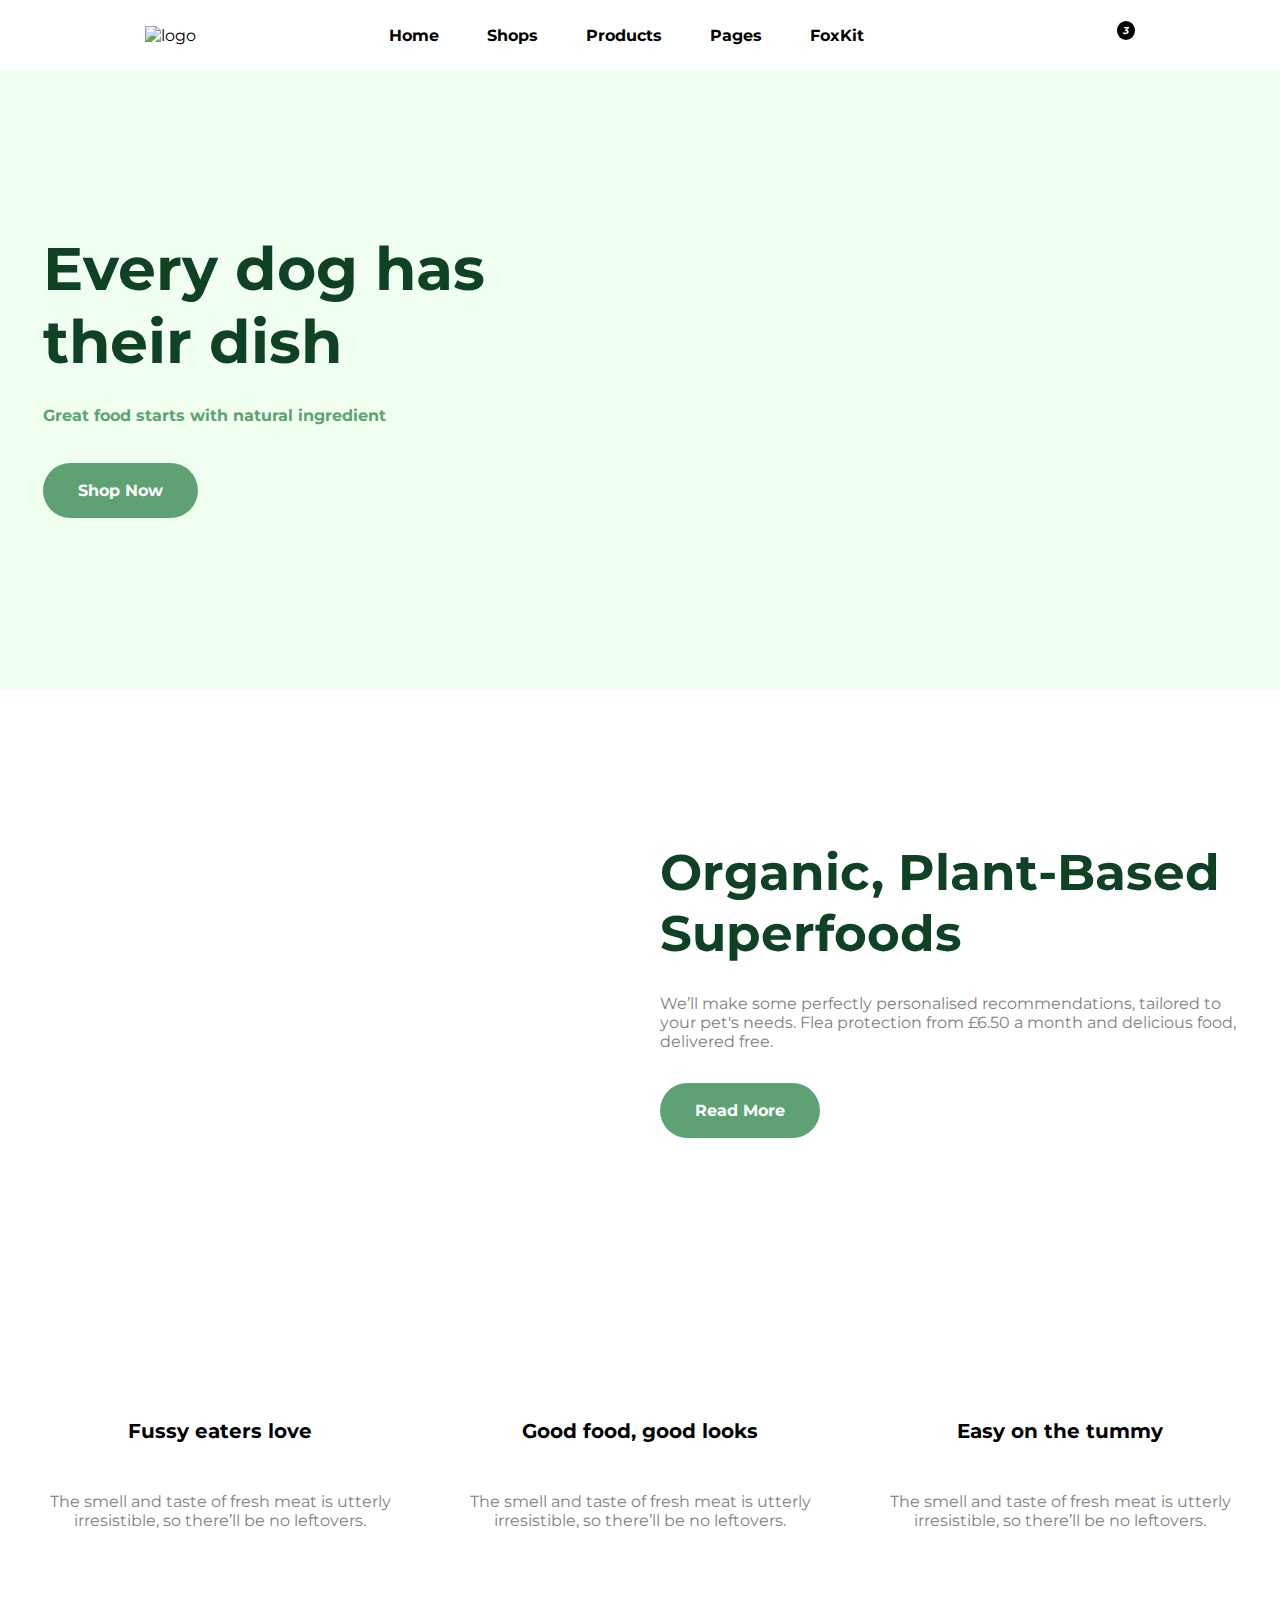
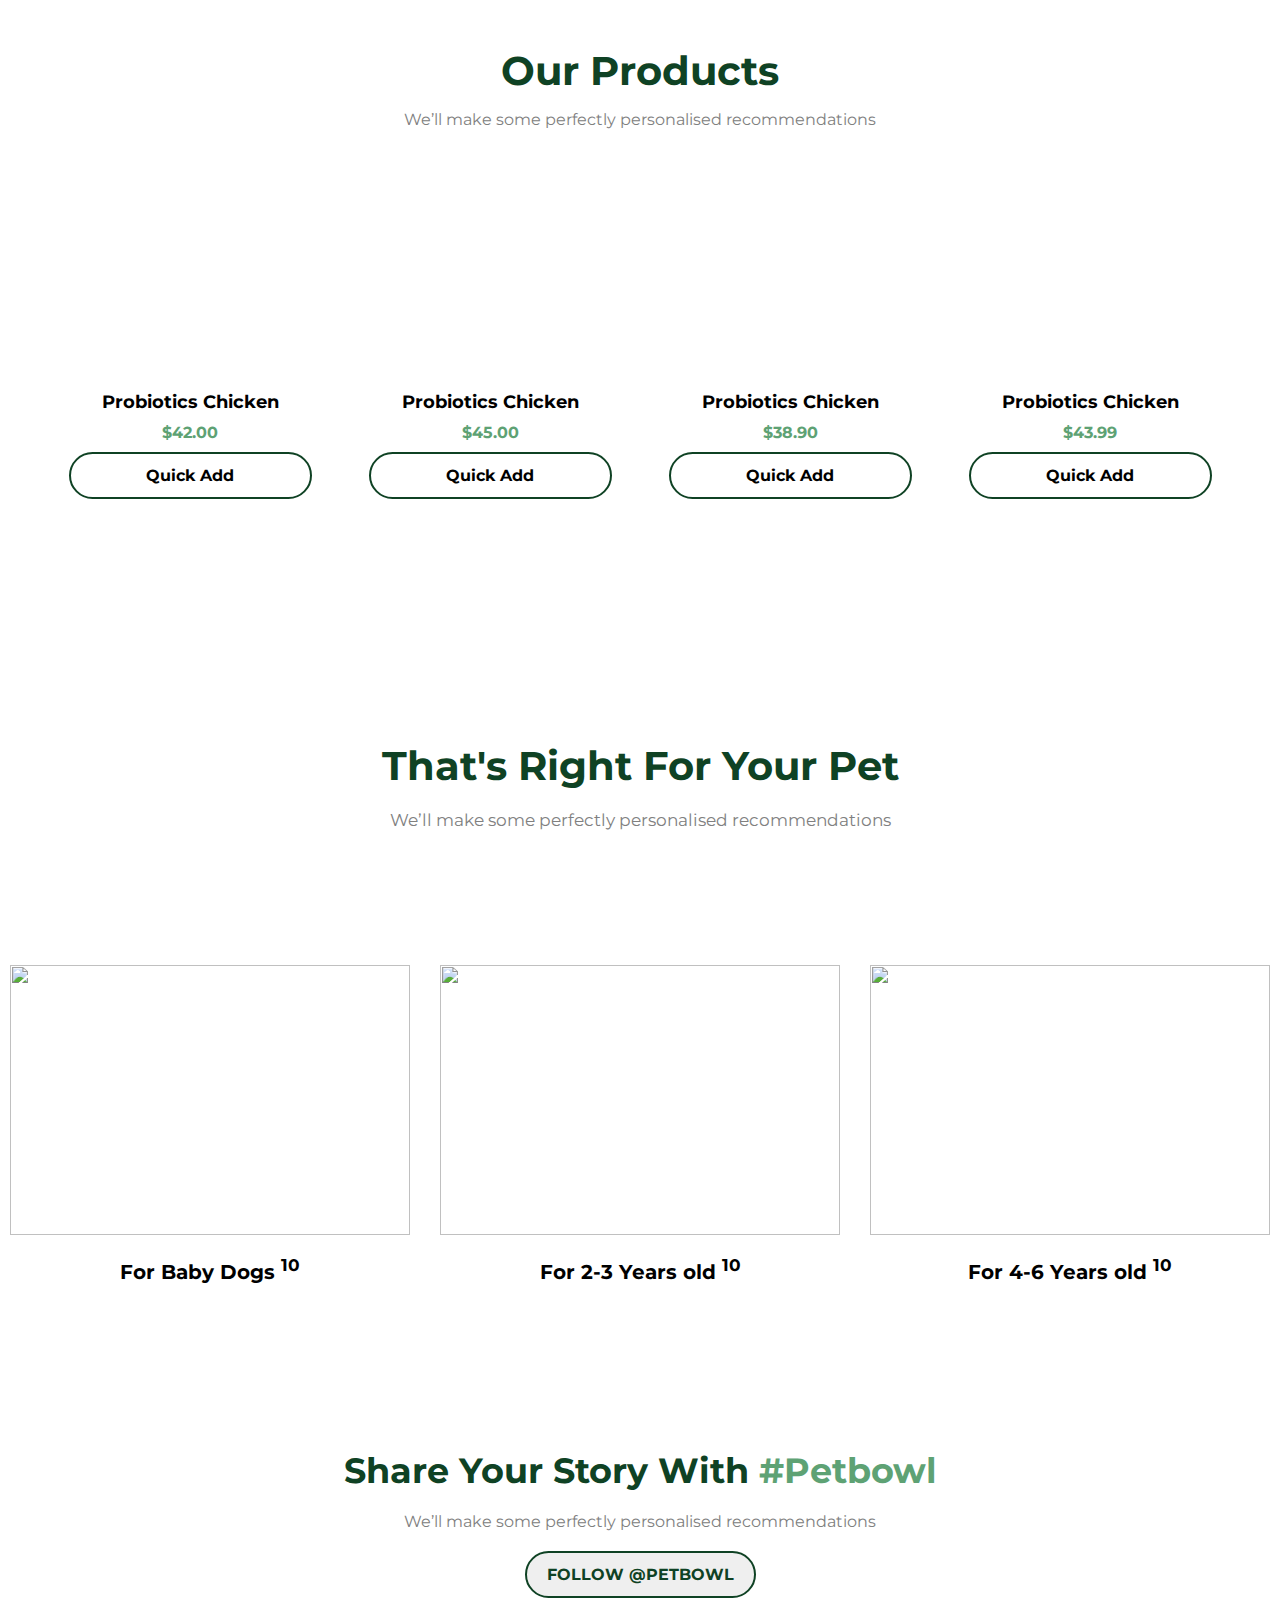
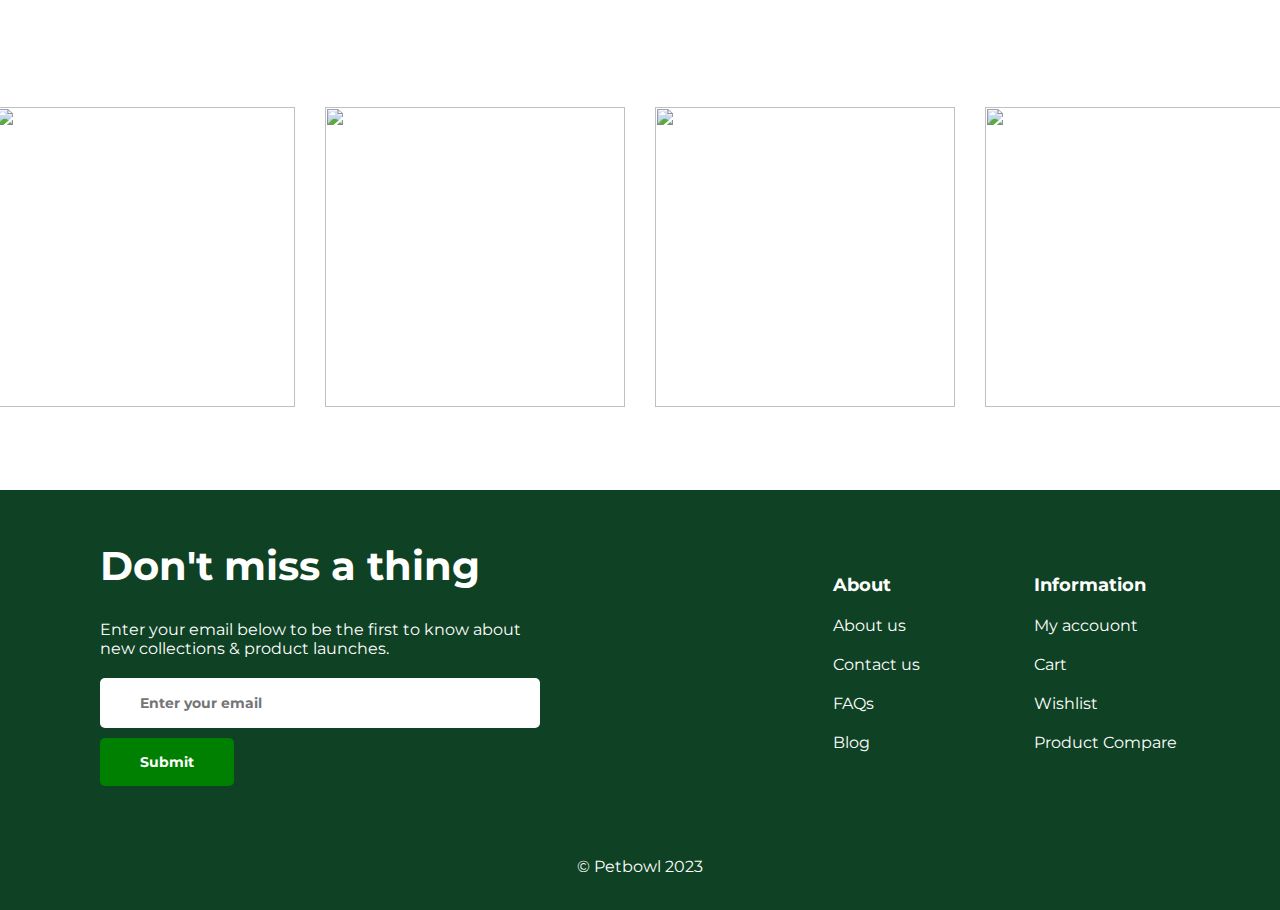
==== index.html @ 9460cbb8 "Modified ~ SURAJ KUMAR" ====
<!DOCTYPE html>
<html lang="en">

<head>
    <meta charset="UTF-8">
    <meta name="viewport" content="width=device-width, initial-scale=1.0">
    <link rel="stylesheet" href="https://cdnjs.cloudflare.com/ajax/libs/font-awesome/6.5.1/css/all.min.css"
        integrity="sha512-DTOQO9RWCH3ppGqcWaEA1BIZOC6xxalwEsw9c2QQeAIftl+Vegovlnee1c9QX4TctnWMn13TZye+giMm8e2LwA=="
        crossorigin="anonymous" referrerpolicy="no-referrer" />
    <link rel="stylesheet" href="style.css">
    <link rel="stylesheet" href="product.css">
    <link rel="icon" href="./Photos/logo1.png">
    <title>Petbowl</title>
</head>

<body>
    <a href="./index.html"><img id="logo" src="https://next.minimog.co/cdn/shop/files/logo_a8e03e72-f73a-4025-90e1-8a9aca786749.png?v=1630656108&width=500" alt="" width="
        180px"></a>
    <input type="checkbox" id="chck">
    <label for="chck">
        <i id="bars" class="fa-solid fa-bars"></i>
    </label>
    <div class="navbar">
        <ul id="start">
            <li><img src="https://next.minimog.co/cdn/shop/files/logo_a8e03e72-f73a-4025-90e1-8a9aca786749.png?v=1630656108&width=500"
                    alt="logo" width="150px"></li>
        </ul>
        <ul id="mid">
            <li><a href="./index.html">Home</a></li>
            <li><a href="./Products/product.html">Shops</a></li>
            <li><a href="./Products/product.html">Products</a></li>
            <li><a href="./Products/product.html">Pages</a></li>
            <li><a href="./Products/product.html">FoxKit</a></li>
        </ul>
        <ul id="last">
            <li><a href="#"><i class="fa-solid fa-magnifying-glass"></i></a></li>
            <li><a href="./logIn/logIn.html"><i class="fa-regular fa-user"></i></a></li>
            <li><a href="#"><i class="fa-regular fa-heart"></i></a></li>
            <li id="carts"><a href="#"><i class="fa-solid fa-cart-plus"><sup>3</sup></i></a></li>
        </ul>
    </div>
    <div class="hero">
        <div id="box1">
            <div id="para1">
                <p>Every dog has <br> their dish</p>
            </div>
            <div id="para2">
                <p>Great food starts with natural ingredient</p>
            </div>
            <div id="btn">
                <a href="./Products/product.html"><button type="button">
                    Shop Now
                </button></a>
            </div>
        </div>
        <div id="box2">

        </div>
    </div>
    <section id="section">
        <div id="box1">
            <div id="img-box">

            </div>
            <div id="text-box">
                <div id="para1">
                    <p>Organic, Plant-Based <br>
                        Superfoods</p>
                </div>
                <div id="para2">
                    <p>
                        We’ll make some perfectly personalised recommendations,
                        tailored to your pet's needs. Flea protection from £6.50 a
                        month and delicious food, delivered free.
                    </p>
                </div>
                <div id="btn">
                    <button type="button">Read More</button>
                </div>
            </div>
        </div>

        <div id="box2">
            <div id="box2-box1">
                <div id="img">
                    <img src="https://next.minimog.co/cdn/shop/files/5_4b7d074e-8309-4b9c-8ce7-99eca883d3a6.jpg?v=1630658853"
                        alt="" width="130px">
                </div>
                <div id="para1">
                    <p>
                        Fussy eaters love
                    </p>
                </div>
                <div id="para2">
                    <p>
                        The smell and taste of fresh meat is utterly
                        irresistible, so there’ll be no leftovers.
                    </p>
                </div>

            </div>
            <div id="box2-box1">
                <div id="img">
                    <img src="https://next.minimog.co/cdn/shop/files/6_e4dddc21-e92f-4711-85bf-c74a9985cecf.jpg?v=1630658899"
                        alt="" width="130px">
                </div>
                <div id="para1">
                    <p>
                        Good food, good looks
                    </p>
                </div>
                <div id="para2">
                    <p>
                        The smell and taste of fresh meat is utterly
                        irresistible, so there’ll be no leftovers.
                    </p>
                </div>
            </div>
            <div id="box2-box1">
                <div id="img">
                    <img src="https://next.minimog.co/cdn/shop/files/7_f009136a-e057-43ba-ac78-16fe41e607cb.jpg?v=1630658972"
                        alt="" width="130px">
                </div>
                <div id="para1">
                    <p>
                        Easy on the tummy
                    </p>
                </div>
                <div id="para2">
                    <p>
                        The smell and taste of fresh meat is utterly
                        irresistible, so there’ll be no leftovers.
                    </p>
                </div>
            </div>
        </div>
    </section>

    <div id="products">
        <div id="box1">
            <div id="para1">
                <p>Our Products</p>
            </div>
            <div id="para2">
                <p>We’ll make some perfectly personalised recommendations</p>
            </div>
        </div>
        <div id="box2">
            <div id="box2-box1">
                <div id="img">
                    <img src="https://next.minimog.co/cdn/shop/products/10_bdddbaf1-3ea0-4d46-b9d0-4c819e27d297.png?v=1630558077&width=360"
                        alt="" width="250px">
                </div>
                <div id="para1">Probiotics Chicken</div>
                <div id="para2">$42.00</div>
                <button type="button">Quick Add</button>

            </div>
            <div id="box2-box1">
                <div id="img">
                    <img src="https://next.minimog.co/cdn/shop/products/09.png?v=1630558051&width=360" alt=""
                        width="250px">
                </div>
                <div id="para1">Probiotics Chicken</div>
                <div id="para2">$45.00</div>
                <button type="button">Quick Add</button>
            </div>
            <div id="box2-box1">
                <div id="img">
                    <img src="https://next.minimog.co/cdn/shop/products/08.png?v=1630558013&width=360" alt=""
                        width="250px">
                </div>
                <div id="para1">Probiotics Chicken</div>
                <div id="para2">$38.90</div>
                <button type="button">Quick Add</button>
            </div>
            <div id="box2-box1">
                <div id="img">
                    <img src="https://next.minimog.co/cdn/shop/products/07.png?v=1630557985&width=360" alt=""
                        width="250px">
                </div>
                <div id="para1">Probiotics Chicken</div>
                <div id="para2">$43.99</div>
                <button type="button">Quick Add</button>
            </div>
        </div>
    </div>

    <div class="right-way">
        <div id="box1">
            <div id="para1">That's Right For Your Pet</div>
            <div id="para2">We’ll make some perfectly personalised recommendations
            </div>
        </div>
        <div id="box2">
            <div id="box2-box1">
                <div id="img">
                    <img src="https://next.minimog.co/cdn/shop/files/8_32d86faa-052a-4408-b3e8-9f4580f70deb.jpg?v=1630660173&width=533"
                        alt="">
                </div>
                <div id="text">
                    <p>For Baby Dogs <sup>10</sup></p>
                </div>
            </div>
            <div id="box2-box1">
                <div id="img">
                    <img src="https://next.minimog.co/cdn/shop/files/pet-icon-box-1-min.jpg?v=1682497864&width=533"
                        alt="">
                </div>
                <div id="text">
                    <p>For 2-3 Years old <sup>10</sup></p>
                </div>
            </div>
            <div id="box2-box1">
                <div id="img">
                    <img src="https://next.minimog.co/cdn/shop/files/pet-icon-box-2-min.jpg?v=1682497864&width=533"
                        alt="">
                </div>
                <div id="text">
                    <p>For 4-6 Years old <sup>10</sup></p>
                </div>
            </div>
        </div>
    </div>

    <!-- ==============Share your story====================== -->

    <div class="story">
        <div id="box1">
            <div id="para1">
                <p>Share Your Story With <span> #Petbowl</span></p>
            </div>
            <div id="para2">
                <p>We’ll make some perfectly personalised recommendations</p>
            </div>
            <button type="button">FOLLOW @PETBOWL</button>
        </div>
        <div id="box2">
            <div id="box2-box1">
                <img src="https://media.istockphoto.com/id/1324226429/photo/little-cute-maltipoo-puppy.jpg?s=612x612&w=0&k=20&c=0FqYHotaLf3mnYTuaclq-KwGjxohDitVIxlLO7fihhk="
                    alt="">
            </div>
            <div id="box2-box1">
                <img src="https://www.fetchingfields.com/cdn/shop/files/David_Gibson_700x.png?v=1613738669" alt="">
            </div>
            <div id="box2-box1">
                <img src="https://t4.ftcdn.net/jpg/02/16/50/81/240_F_216508158_A3dC2S6OENJXCPYBT76XQgkZHSmg9b5A.jpg"
                    alt="">
            </div>
            <div id="box2-box1">
                <img src="https://encrypted-tbn2.gstatic.com/images?q=tbn:ANd9GcTlJj8iJBwfZQdqs5Ky-At1cziO0XBkwH4d-Ot0Qu4FLWXS4kvL"
                    alt="">
            </div>
        </div>
    </div>

    <!-- =============footer==================== -->

    <footer id="footer">
        <div id="box1">
            <div id="box1-box1">
                <div id="para1">
                    <p>Don't miss a thing</p>
                </div>
                <div id="para2">
                    <p>Enter your email below to be the first to know about <br> new collections & product launches.</p>
                </div>
                <input type="email" placeholder="Enter your email">
                <button type="submit"> Submit </button>
            </div>
            <div id="box1-box2">
             <ul>
                <li id="main">About</li>
                <li>About us</li>
                <li>Contact us</li>
                <li>FAQs</li>
                <li>Blog</li>
             </ul>
             <ul>
                <li id="main">Information</li>
                <li>My accouont</li>
                <li>Cart</li>
                <li>Wishlist</li>
                <li>Product Compare</li>
             </ul>
            </div>
        </div>
        <div id="box2">
          <div id="first">
            <a href="#"><i class="fa-brands fa-pinterest-p"></i></a>
            <a href="#"><i class="fa-brands fa-facebook-f"></i></a>
            <a href="#"><i class="fa-brands fa-instagram"></i></a>
            <a href="#"><i class="fa-brands fa-x-twitter"></i></a>
          </div>
          <div id="second">
             <p>© Petbowl 2023
            </p>
          </div>
          <div id="third">
            <img src="https://thepupjet.com/cdn/shop/files/Payment_Icons_d99fe527-2911-43ad-8677-d30282bd1362_360x.png?v=1650348952" alt="" width="400px">
          </div>
        </div>
    </footer>
</body>

</html>
---- style.css ----
@import url('https://fonts.googleapis.com/css2?family=Montserrat:ital,wght@0,100..900;1,100..900&family=Roboto+Slab:wght@500&display=swap');

* {
    margin: 0;
    padding: 0;
    box-sizing: border-box;
    font-family: "Montserrat", sans-serif;
}

body {
    background-color: white;
}

html {
    overflow-x: hidden;
}

/* ============navbar style start================= */
.navbar {
    z-index: 10;
    height: 70px;
    background-color: white;
    display: grid;
    row-gap: 20px;
    position: sticky;
    top: 0px;
    grid-template-columns: auto auto auto;
}

.navbar ul li {
    list-style-type: none;
}

.navbar #start {
    display: flex;
    align-items: center;
    justify-content: center;
}

.navbar #mid {
    display: flex;
    align-items: center;
    justify-content: space-evenly;
}

.navbar #mid a {
    text-decoration: none;
    font-weight: bold;
    color: black;
}

.navbar #last {
    display: flex;
    align-items: center;
    justify-content: center;
    gap: 20px;
    font-size: 20px;
}

.navbar #last a {
    text-decoration: none;
    color: black;
}
.navbar #last #carts sup{
    padding: 3px 6px;
    font-weight: bold;
    font-size: 10px;
    border: none;
    border-radius: 50%;
    background-color: black;
    color: white;
 }

/* ===================navbar========================= */

#logo{
    display: none;
}
#chck, #bars{
    display: none;
}
@media(max-width: 1025px)
{
    .navbar{
        overflow-x: hidden;
    }
}

@media(max-width: 769px){
.navbar{
    display: none;
    overflow-x: hidden;
}
#chck{
    display: none;
}

#logo{
    display: block;
    position: absolute;
    z-index: 11;
    margin-left: 570px;
    padding: 20px;
    font-size: 30px;
    cursor: pointer;
    background-color: transparent;
}

    #bars{
        display: block;
        position: relative;
        z-index: 10;
        text-align: start;
        padding: 20px;
        font-size: 30px;
        cursor: pointer;
        background-color: white;
    }
    #chck:checked~ .navbar{
        height: 400px;
        display: flex;
        flex-direction: column;
        position: relative;
        align-items: center;
        justify-content: center;
        gap: 40px;
    }
    #chck:checked~ .navbar #start{
        display: none;
    }
    #chck:checked~ .navbar #mid{
        display: block;
    }
    #chck:checked~ .navbar #mid a{
        display: block;
        padding: 10px;
    }
    #chck:checked~ .navbar #last{
        display: flex;
    }
    #chck:checked~ .navbar #last a{
        text-decoration: none;
        font-size: 22px;
        display: flex;
        padding: 10px;
    }

}

@media(max-width: 426px)
{
    #logo{
        margin-left: 240px;
    }
}

@media(max-width: 376px)
{
    .navbar{
        overflow-x: hidden;
    }
    #logo{
        z-index: 11;
        margin-left: 180px;
    }
}
@media(max-width: 325px){
.navbar{
    overflow-x: hidden;
}
#logo{
    z-index: 11;
    margin-left: 140px;
}
}
/* ============================navbar style end================= */

/* ===============hero section style start======================= */


.hero {
    background-color: honeydew;
    height: 620px;
    /* border: 1px solid; */
    display: grid;
    align-items: center;
    justify-content: space-evenly;
    grid-template-columns: auto auto;
}

.hero #box1 {
    height: 500px;
    width: 650px;
    display: flex;
    flex-direction: column;
    align-items: center;
    justify-content: center;
    /* border: 1px solid; */
}

.hero #box1 #para1 {
    height: 150px;
    width: 90%;
    display: flex;
    flex-direction: column;
    align-items: start;
    justify-content: center;
    /* border: 1px solid; */
    font-size: 60px;
    font-weight: bold;
    color: #0F4224;
}

.hero #box1 #para2 {
    height: 70px;
    width: 90%;
    display: flex;
    flex-direction: column;
    align-items: start;
    justify-content: center;
    /* border: 1px solid; */
    font-size: 16px;
    font-weight: bold;
    color: #5EA274;
}

.hero #box1 #btn {
    height: 80px;
    width: 90%;
    display: flex;
    flex-direction: column;
    align-items: start;
    justify-content: center;
    /* border: 1px solid; */
}

.hero #box1 #btn button {
    padding: 18px 35px;
    font-weight: bold;
    font-size: 16px;
    color: white;
    background-color: #5EA274;
    border-radius: 40px;
    border: none;
    outline: none;
    transition: .5s;
}

.hero #box1 #btn button:hover {
    cursor: pointer;
    transition: .3s;
    box-shadow: 5px 5px 10px grey;
}

.hero #box2 {
    height: 500px;
    width: 600px;
    /* border: 1px solid; */
    object-fit: contain;
    filter: drop-shadow(0px 0px 10px grey);
    animation: image infinite 40s step-end;
}

@keyframes image {
    0%{
        background-image: url('./Photos/Dog1.png');
        background-position: center;
        background-size: contain;
        background-repeat: no-repeat;
        transition: 1s;
    }
    20% {
        background-image: url('./Photos/Dog6.webp');
        background-position: center;
        background-size: contain;
        background-repeat: no-repeat;
        transition: 1s;
    }

    40% {
        background-image: url('./Photos/Dog2.png');
        background-position: center;
        background-size: contain;
        background-repeat: no-repeat;
        transition: 1s;
    }

    60% {
        background-image: url('./Photos/Dog3.png');
        background-position: center;
        background-size: contain;
        background-repeat: no-repeat;
        transition: 1s;
    }

    80% {
        background-image: url('./Photos/Dog4.webp');
        background-position: center;
        background-size: contain;
        background-repeat: no-repeat;
        transition: 1s;
    }

    90% {
        background-image: url('./Photos/Dog2.png');
        background-position: center;
        background-size: contain;
        background-repeat: no-repeat;
        transition: 1s;
    }
}


/* =============media tag===================== */
@media(max-width: 1025px)
{
    .hero{
        overflow-x: hidden;
        display: flex;
    }
    .hero #box1 #para1 {
        height: 150px;
        width: 90%;
        display: block;
        font-size: 50px;
    }
    
    .hero #box1 #para2 {
        font-size: 16px;
    }
}

@media (max-width: 769px)
{
    .hero{
        height: 600px;
        overflow-x: hidden;
        display: flex;
    } 
    .hero #box1 #para1 {
        height: 150px;
        width: 90%;
        display: block;
        font-size: 40px;
    }
    
    .hero #box1 #para2 {
        font-size: 14px;
    }
}

@media (max-width: 430px)
{
    .navbar{
        overflow-x: hidden;
    }
    .hero{
        height: 900px;
        overflow-x: hidden;
        display: block;
    }
    .hero #box1 #para1 {
        height: 150px;
        width: 90%;
        display: block;
        font-size: 50px;
    }
    
    .hero #box1 #para2 {
        font-size: 16px;
    }

    .hero #box2 {
        height: 300px;
        width: 400px;
    }
}

@media (max-width: 376px)
{
    .navbar{
        overflow-x: hidden;
    }
    .hero{
        height: 900px;
        overflow-x: hidden;
        display: block;
    }
    .hero #box1 #para1 {
        height: 150px;
        width: 90%;
        display: block;
        font-size: 40px;
    }
    
    .hero #box1 #para2 {
        font-size: 14px;
    }
    .hero #box1 #btn button {
        padding: 12px 25px;
        font-size: 12px;
    }

    .hero #box2 {
        height: 300px;
        width: 400px;
        /* border: 1px solid; */
        object-fit: contain;
        filter: drop-shadow(0px 0px 10px grey);
        animation: image infinite 40s step-end;
    }
}


@media (max-width: 325px)
{
    .hero #box1 #para1 {
        height: 150px;
        width: 90%;
        display: block;
        font-size: 30px;
    }
    
    .hero #box1 #para2 {
        font-size: 12px;
    }
}


/* ===================section============================ */
section #section{
    height: 700px;
    width: 100%;
    overflow-x: hidden;
    border: 1px solid;
}

#section #box1{
    height: 600px;
    width: 100%;
    display: grid;
    grid-template-columns: auto auto;
    align-items: center;
    justify-content: center;
    column-gap: 40px;
    /* border: 1px solid; */
}
#section #box1 #img-box{
    margin: 0;
    height: 400px;
    width: 600px;
    background-image: url('https://next.minimog.co/cdn/shop/files/4_f74d0f00-c053-4370-aeb8-e316a3685462.jpg?v=1630658251&width=720');
    background-position: center;
    background-size: cover;
    background-repeat: no-repeat;
    /* border: 1px solid; */
}

#section #box1 #text-box{
    margin: 0px;
    height: 400px;
    width: 600px;
    display: flex;
    flex-direction: column;
    align-items: start;
    justify-content: center;
    /* border: 1px solid; */
}
#section #box1 #text-box #para1{
    height: 120px;
    /* border: 1px solid; */
    font-size: 50px;
    font-weight: bold;
    color: #0F4224;
    display: flex;
    align-items: center;
    justify-content: start;
}
#section #box1 #text-box #para2{
    height: 120px;
    /* border: 1px solid; */
    font-size: 16px;
    color: grey;
    display: flex;
    align-items: center;
    justify-content: start;
}
#section #box1 #text-box #btn button{
    padding: 18px 35px;
    font-size: 16px;
    font-weight: bold;
    background-color: #5EA274;
    color: white;
    border-radius: 40px;
    border: none;
    outline: none;
    transition: .5s;
}
#section #box1 #text-box #btn button:hover{
    box-shadow: 5px 5px 10px grey;
    cursor: pointer;
    transition: .4s;
}
#section #box2{
    height: 300px;
    width: 100%;
    display: grid;
    grid-template-columns: auto auto auto;
    align-items: center;
    justify-content: center;
    gap: 20px;
    /* border: 1px solid; */
}

#section #box2 #box2-box1{
    height: 280px;
    width: 400px;
    display: flex;
    flex-direction: column;
    align-items: center;
    justify-content: space-evenly;
    text-align: center;
    /* border: 1px solid; */
}
#section #box2 #box2-box1 img{
    transition: .5s;
}
#section #box2 #box2-box1 img:hover{
    scale: .9;
    transition: .4s;
}
#section #box2 #box2-box1 #para1{
    font-weight: bold;
    font-size: 20px;
}
#section #box2 #box2-box1 #para2{
    font-size: 16px;
    color: grey;
}

/* ======================media tag================== */
@media (max-width: 1025px)
{
   section{
    height: 1700px;
    overflow-x: hidden;
   }
   #section #box1{
    margin-top: 20px;
    grid-template-columns: auto;
    height: 900px;
}
#section #box2{
    margin-top: 40px;
    grid-template-columns: auto auto;
}
#section #box1 #img-box{
    margin: 0;
    height: 400px;
    width: 600px;
    background-image: url('https://next.minimog.co/cdn/shop/files/4_f74d0f00-c053-4370-aeb8-e316a3685462.jpg?v=1630658251&width=720');
    background-position: center;
    background-size: cover;
    background-repeat: no-repeat;
    /* border: 1px solid; */
}

#section #box1 #text-box #para1{
    font-size: 50px;
}
#section #box1 #text-box #para2{
    font-size: 18px;
}
}

@media (max-width: 769px)
{
    section{
        height: 1700px;
        overflow-x: hidden;
        display: block;
    } 
    #section #box1 #text-box #para1{
        font-size: 40px;
    }
    #section #box1{
        margin-top: 20px;
        grid-template-columns: auto;
    }
    #section #box2{
        margin-top: 40px;
        height: 40px;
        height: 700px;
        grid-template-columns: auto;
    }
    #section #box2 #box2-box1{
        height: 200px;
        width: 250px;
    }
    #section #box2 #box2-box1 #para1{
        font-weight: bold;
        font-size: 18px;
    }
    #section #box2 #box2-box1 #para2{
        font-size: 14px;
        color: grey;
    }
}

@media (max-width: 430px)
{
    section{
        height: 1650px;
        overflow-x: hidden;
        display: block;
    }
    #section #box1{
        grid-template-columns: auto;
    }
    #section #box1 #img-box{
        margin: 20px auto;
        height: 250px;
        width: 90%;
    }
    #section #box1 #text-box{
        display: block;
        width: 90%;
        margin: 0 auto;
    }
    #section #box1 #text-box #para1{
        font-size: 30px;
    }
    #section #box1 #text-box #para2{
        font-size: 14px;
    }
    #section #box2{
        height: 650px;
        grid-template-columns: auto;
    }
}

@media (max-width: 376px)
{
    #section #box1 #text-box #btn button{
        padding: 12px 25px;
        font-size: 14px;
    }
}

@media (max-width: 326px)
{
    #section #box1 #text-box{
        display: block;
        width: 90%;
        margin: 0 auto;
    }
    #section #box2 #box2-box1{
        height: 280px;
        width: 100%;
    }
    #section #box1 #text-box #para1{
        font-size: 25px;
    }
    #section #box2 #box2-box1 #para2{
        font-size: 12px;
        padding: 5px;
    }
    #section #box1 #text-box #btn button{
        padding: 12px 25px;
        font-size: 14px;
    }
}

/* =============products=============== */


#products{
    height: 700px;
    width: 100%;
    /* border: 1px solid; */
}

#products #box1{
    height: 180px;
    width: 100%;
    display: flex;
    flex-direction: column;
    text-align: center;
    align-items: center;
    justify-content: center;
    /* border: 1px solid; */
}
#products #box1 #para1{
    font-weight: bold;
    font-size: 40px;
    padding: 15px;
    color: #0F4224;
}
#products #box1 #para2{
    font-size: 16px;
    color: grey;
}

#products #box2{
    height: 520px;
    width: 100%;
    display: grid;
    grid-template-columns: auto auto auto auto;
    align-items: center;
    justify-content: center;
    column-gap: 30px;
    /* border: 1px solid; */
}
#products #box2 #box2-box1{
    height: 420px;
    width: 270px;
    display: flex;
    flex-direction: column;
    align-items: center;
    justify-content: center;
    row-gap: 10px;
    /* border: 1px solid; */
}
#products #box2 #box2-box1:hover{
    box-shadow: 0px 8px 15px #dfdcdc;
}
#products #box2 #box2-box1 img{
    transition: .7s;
}
#products #box2 #box2-box1 img:hover{
    scale: 1.06;
    cursor: pointer;
    transition: .5s;
}
#products #box2 #box2-box1 #para1{
    font-weight: bold;
    font-size: 18px;
}
#products #box2 #box2-box1 #para2{
    font-weight: bold;
    font-size: 16px;
    color: #5EA274;
}
#products #box2 #box2-box1 button{
    background-color: transparent;
    padding: 12px;
    width: 90%;
    border: 2px solid #0F4224;
    border-radius: 40px;
    font-weight: bold;
    font-size: 16px;
    cursor: pointer;
}
#products #box2 #box2-box1 button:hover{
    background-color: #5EA274;
    border-color: #5EA274;
    color: white;
}

/* ===============media====================================== */

@media(max-width: 1025px)
{
    #products{
        height: 1150px;
        overflow-x: hidden;
    }
    #products #box2{
        grid-template-columns: auto auto auto;
    }
    #products #box1 #para1{
        font-size: 40px;
    }
    #products #box1 #para2{
        font-size: 20px;
    }
}


@media(max-width: 769px)
{
    #products{
        height: 1100px;
        overflow-x: hidden;
    }
    #products #box1{
        display: block
    }
    #products #box2{
        grid-template-columns: auto auto;
    }
}

@media(max-width: 430px){
#products{
    height: 1900px;
    width: 100%;
    display: block;
    overflow-x: hidden;
    /* border: 1px solid; */
}

#products #box1{
    display: block
}
#products #box1 #para1{
    font-weight: bold;
    font-size: 30px;
}
#products #box1 #para2{
    font-size: 16px;
    color: grey;
}

#products #box2{
    display: grid;
    grid-template-columns: auto;
    column-gap: 0px;
    /* border: 1px solid; */
}
#products #box2 #box2-box1{
    height: 420px;
    width: 270px;
}
}


@media(max-width: 325px)
{
    #products #box1 #para2{
        font-size: 12px;
    }
}

/* ===============rigth for your pet===================== */


.right-way{
    height: 700px;
    width: 100%;
    /* border: 1px solid; */
}

.right-way #box1{
    height: 200px;
    width: 100%;
    display: flex;
    flex-direction: column;
    align-items: center;
    justify-content: center;
    gap: 10px;
    /* border: 1px solid; */
}
.right-way #box1 #para1{
    font-weight: bold;
    font-size: 40px;
    color: #0F4224;
}
.right-way #box1 #para2{
    font-size: 17px;
    padding: 10px;
    color: grey;
}
.right-way #box2{
    height: 500px;
    width: 100%;
    display: grid;
    grid-template-columns: auto auto auto;
    align-items: center;
    justify-content: center;
    column-gap: 30px;
    /* border: 1px solid; */
}

.right-way #box2-box1{
    height: 350px;
    width: 400px;
    display: flex;
    flex-direction: column;
    align-items: center;
    justify-content: space-evenly;
    /* border: 1px solid; */
}
.right-way #box2-box1 #img{
    height: 270px;
    width: 100%;
    overflow: hidden;
    /* border: 1px solid; */
}
.right-way #box2-box1 #img img{
    height: 100%;
    width: 100%;
    object-fit: cover;
    transition: .5s;
}
.right-way #box2-box1 #img img:hover{
    transform: scale(1.07);
    transition: .5s;
}
.right-way #box2-box1 #text{
    height: 80px;
    width: 100%;
    text-align: center;
    font-size: 20px;
    font-weight: bolder;
    padding: 20px;
    transition: .5s;
    /* border: 1px solid; */
}
.right-way #box2-box1 #text:hover{
    color: #0F4224;
    transition: .3s;
    cursor: pointer;
}

/* ================media====================== */
@media(max-width: 1025px)
{
    .right-way{
        height: 1000px;
        width: 100%;
        overflow-x: hidden;
    }
    .right-way #box2{
        grid-template-columns: auto auto;
    }
}

@media(max-width: 769px)
{
    .right-way{
        height: 1300px;
        width: 100%;
        overflow-x: hidden;
        /* border: 1px solid; */
    }
    .right-way #box2{
        grid-template-columns: auto;
    }
    .right-way #box2-box1 #img{
        height: 270px;
        width: 100%;
        align-items: center;
        overflow: hidden;
    }
    .right-way #box2-box1 #img img{
        height: 100%;
        width: 100%;
    }
}

@media(max-width: 430px)
{
    .right-way{
        height: 1350px;
        width: 100%;
        overflow-x: hidden;
        /* border: 1px solid; */
    }
    
    .right-way #box1{
        height: 200px;
        width: 100%;
        display: block
    }
    .right-way #box1 #para1{
        text-align: center;
        font-size: 25px;
        padding: 5px;
    }
    .right-way #box1 #para2{
        text-align: center;
        font-size: 16px;
    }
    .right-way #box2{
        grid-template-columns: auto;
    }
    
    .right-way #box2-box1{
        height: 350px;
        width: 350px;
        display: block;
    }
}

@media(max-width: 376px)
{
    .right-way #box2-box1{
        height: 350px;
        width: 300px;
        display: block;
    }
}

@media(max-width: 326px)
{
    .right-way #box2-box1{
        height: 350px;
        width: 280px;
        display: block;
    }
}

/* ==================story style==================== */

.story{
    height: 700px;
    width: 100%;
    display: flex;
    flex-direction: column;
    align-items: center;
    justify-content: space-evenly;
    /* border: 1px solid; */
}
.story #box1{
    height: 200px;
    width: 100%;
    display: flex;
    flex-direction: column;
    align-items: center;
    justify-content: center;
    /* border: 1px solid; */
    gap: 10px;
}
.story #box1 #para1{
    font-weight: bold;
    color: #0F4224;
    font-size: 35px;
    padding: auto;
}
.story #box1 #para1 span{
    color: #5EA274;
}
.story #box1 #para2{
    color: grey;
    padding: 10px;
}
.story #box1 button{
    padding: 12px 20px;
    border: 2px solid #0F4224;
    border-radius: 50px;
    font-weight: bold;
    font-size: 16px;
    color: #0F4224;
    transition: .5s;
}
.story #box1 button:hover{
    background-color: #5EA274;
    border-color: #5EA274;
    color: white;
    cursor: pointer;
    scale: 1.08;
    transition: .5s;
}
.story #box2{
    height: 400px;
    width: 100%;
    display: grid;
    grid-template-columns: auto auto auto auto;
    align-items: center;
    justify-content: center;
    column-gap: 30px;
    /* border: 1px solid; */
}
.story #box2 #box2-box1{
    height: 300px;
    width: 300px;
    overflow: hidden;
    /* border: 1px solid; */
}
.story #box2 #box2-box1 img{
    height: 100%;
    width: 100%;
    object-fit: cover;
    transition: .5s;
}
.story #box2 #box2-box1 img:hover{
    scale: 1.05;
    transition: .4s;
}

/* =================media====================== */
@media(max-width: 1025px)
{
    .story{
        height: 900px;
        width: 100%;
        display: block;
        overflow-x: hidden;
    }
    .story #box2{
        height: 400px;
        width: 100%;
        grid-template-columns: auto auto;
        gap: 60px;
    }
}

@media(max-width: 769px)
{
    .story{
        height: 900px;
        width: 100%;
        display: block;
        overflow-x: hidden;
    }
    .story #box2{
        height: 400px;
        width: 100%;
        grid-template-columns: auto auto;
        gap: 20px;
    }
}

@media(max-width: 430px)
{
    .story{
        height: 1500px;
        width: 100%;
        display: block;
        overflow-x: hidden;
    }
    .story #box1{
        height: 230px;
        width: 100%;
        display: flex;
        align-content: center;
    }
    .story #box1 #para1{
        text-align: center;
        font-size: 25px;
        padding: 10px;
    }
    .story #box1 p{
        text-align: center;
    }
    .story #box2{
        height: 400px;
        width: 100%;
        grid-template-columns: auto;
        gap: 20px;
    }
}

/* =================footer================= */

footer{
    height: 420px;
    width: 100%;
    display: flex;
    flex-direction: column;
    align-items: center;
    justify-content: space-evenly;
    background-color: #0F4224;
}
footer #box1{
    height: 320px;
    width: 100%;
    display: flex;
    align-items: center;
    justify-content: space-around;
    /* border: 1px solid; */
}
footer #box1 #box1-box1{
    height: 300px;
    width: 550px;
    display: flex;
    flex-direction: column;
    align-items: start;
    justify-content: center;
    margin: 0 auto;
    /* border: 1px solid; */
}
footer #box1 #box1-box1 #para1{
    padding: 10px;
    font-size: 40px;
    font-weight: bold;
    color: white;
}
footer #box1 #box1-box1 #para2{
    font-size: 16px;
    padding: 20px 10px;
    color: white;
}
footer #box1 #box1-box1 input{
    margin-left: 10px;
    height: 50px;
    width:80%;
    border-radius: 5px;
    padding: 0px 40px;
    border: none;
    outline: none;
    font-size: 14px;
    font-weight: bold;
}
footer #box1 #box1-box1 button{
    margin: 10px;
    padding: 15px 40px;
    font-size: 14px;
    border: none;
    border-radius: 5px;
    font-weight: bold;
    color: #fff;
    background-color: green;
    cursor: pointer;
}
footer #box1 #box1-box1 button:hover{
    background-color: white;
    color: green;
}


footer #box1 #box1-box2{
    height: 300px;
    width: 550px;
    display: flex;
    align-items: center;
    justify-content: space-evenly;
    /* border: 1px solid; */
}

footer #box1 #box1-box2 ul li{
    list-style-type: none;
    font-size: 16px;
    color: white;
    padding: 10px;
    cursor: pointer;
}
footer #box1 #box1-box2 ul li:hover{
    text-decoration: underline;
}
footer #box1 #box1-box2 ul #main{
    font-size: 18px;
    font-weight: bold;
}
footer #box2{
    height: 60px;
    width: 100%;
    display: flex;
    align-items: center;
    justify-content: space-between;

}
footer #box2 #first{
    height: 50px;
    width: 30%;
    display: flex;
    align-items: center;
    justify-content: center;
    gap: 20px;
}
footer #box2 #first a{
    color: white;
}
footer #box2 #second{
    height: 50px;
    width: 15%;
    display: flex;
    align-items: center;
    justify-content: center;
    /* font-weight: bold; */
    color: white;
}
footer #box2 #third{
    height: 50px;
    width: 30%;
    display: flex;
    align-items: center;
    justify-content: start;
    cursor: pointer;
}

/* =========================media============================ */

@media(max-width: 1025px)
{
    footer #box2 #third img{
        width: 95%;
    }
}

@media(max-width: 769px)
{
    footer{
        display: block;
        overflow-x: hidden;
    }
    footer #box1 #box1-box1 #para1{
        font-size: 30px;
    }
    footer #box2 #second{
        width: 40%;
    }
    footer #box2 #third img{
        width: 95%;
    }
}

@media(max-width: 430px)
{
    footer{
        height: 700px;
        width: 100%;
        display: block;
        overflow-x: hidden;
    }
    footer #box1{
        height: 300px;
        width: 100%;
        display: block;
        /* border: 1px solid; */
    }
    footer #box1 #box1-box1{
        height: 200px;
        width: 100%;
        display: block;
        margin: 0 auto;
        /* border: 1px solid; */
    }
    footer #box1 #box1-box1 #para1{
        padding: 10px;
        font-size: 30px;
        text-align: center;
    }
    footer #box1 #box1-box1 #para2{
        font-size: 14px;
        color: white;
        text-align: center;
    }
    footer #box1 #box1-box1 input{
        width: 90%;
    }

    footer #box1 #box1-box2{
        height: 300px;
        width: 100%;
        display: flex;
    }
    footer #box1 #box1-box1 input{
        width: 90%;
        padding: 10px;
        height: 35px;
        font-size: 12px;
    }
    footer #box1 #box1-box1 button{
        margin: 10px;
        padding: 10px 20px;
        height: 35px;
        font-size: 12px;
    }

    footer #box2{
        margin-top: 200px;
        width: 100%;
        display: block;
    
    }
    footer #box2 #first{
        width: 100%;
        display: flex;
    }
    footer #box2 #first a{
        color: white;
    }
    footer #box2 #second{
        width: 100%;
        display: block;
        text-align: center;
    }
    footer #box2 #third{
        width: 100%;
        cursor: pointer;
        align-items: center;
        justify-content: center;
    }
}
@media(max-width: 376px)
{
    footer #box1 #box1-box1 input{
        width: 90%;
        padding: 10px;
        height: 35px;
        font-size: 12px;
    }
    footer #box1 #box1-box1 button{
        margin: 10px;
        padding: 10px 20px;
        height: 35px;
        font-size: 12px;
    }
    footer #box2 #third{
        width: 100%;
        cursor: pointer;
        align-items: center;
        justify-content: center;
    }

    footer #box2 #third img{
        width: 90%;
    }

}
@media(max-width: 326px)
{
    footer #box1 #box1-box2{
        margin-top: 20px;
    }
    footer #box1 #box1-box2 ul li{
        font-size: 14px;
    }
    footer #box1 #box1-box2 ul #main{
        font-size: 16px;
    }
    footer #box1 #box1-box1 input{
        width: 90%;
        padding: 10px;
        height: 35px;
        font-size: 12px;
    }
    footer #box1 #box1-box1 button{
        margin: 10px;
        padding: 10px 20px;
        height: 35px;
        font-size: 12px;
    }
}
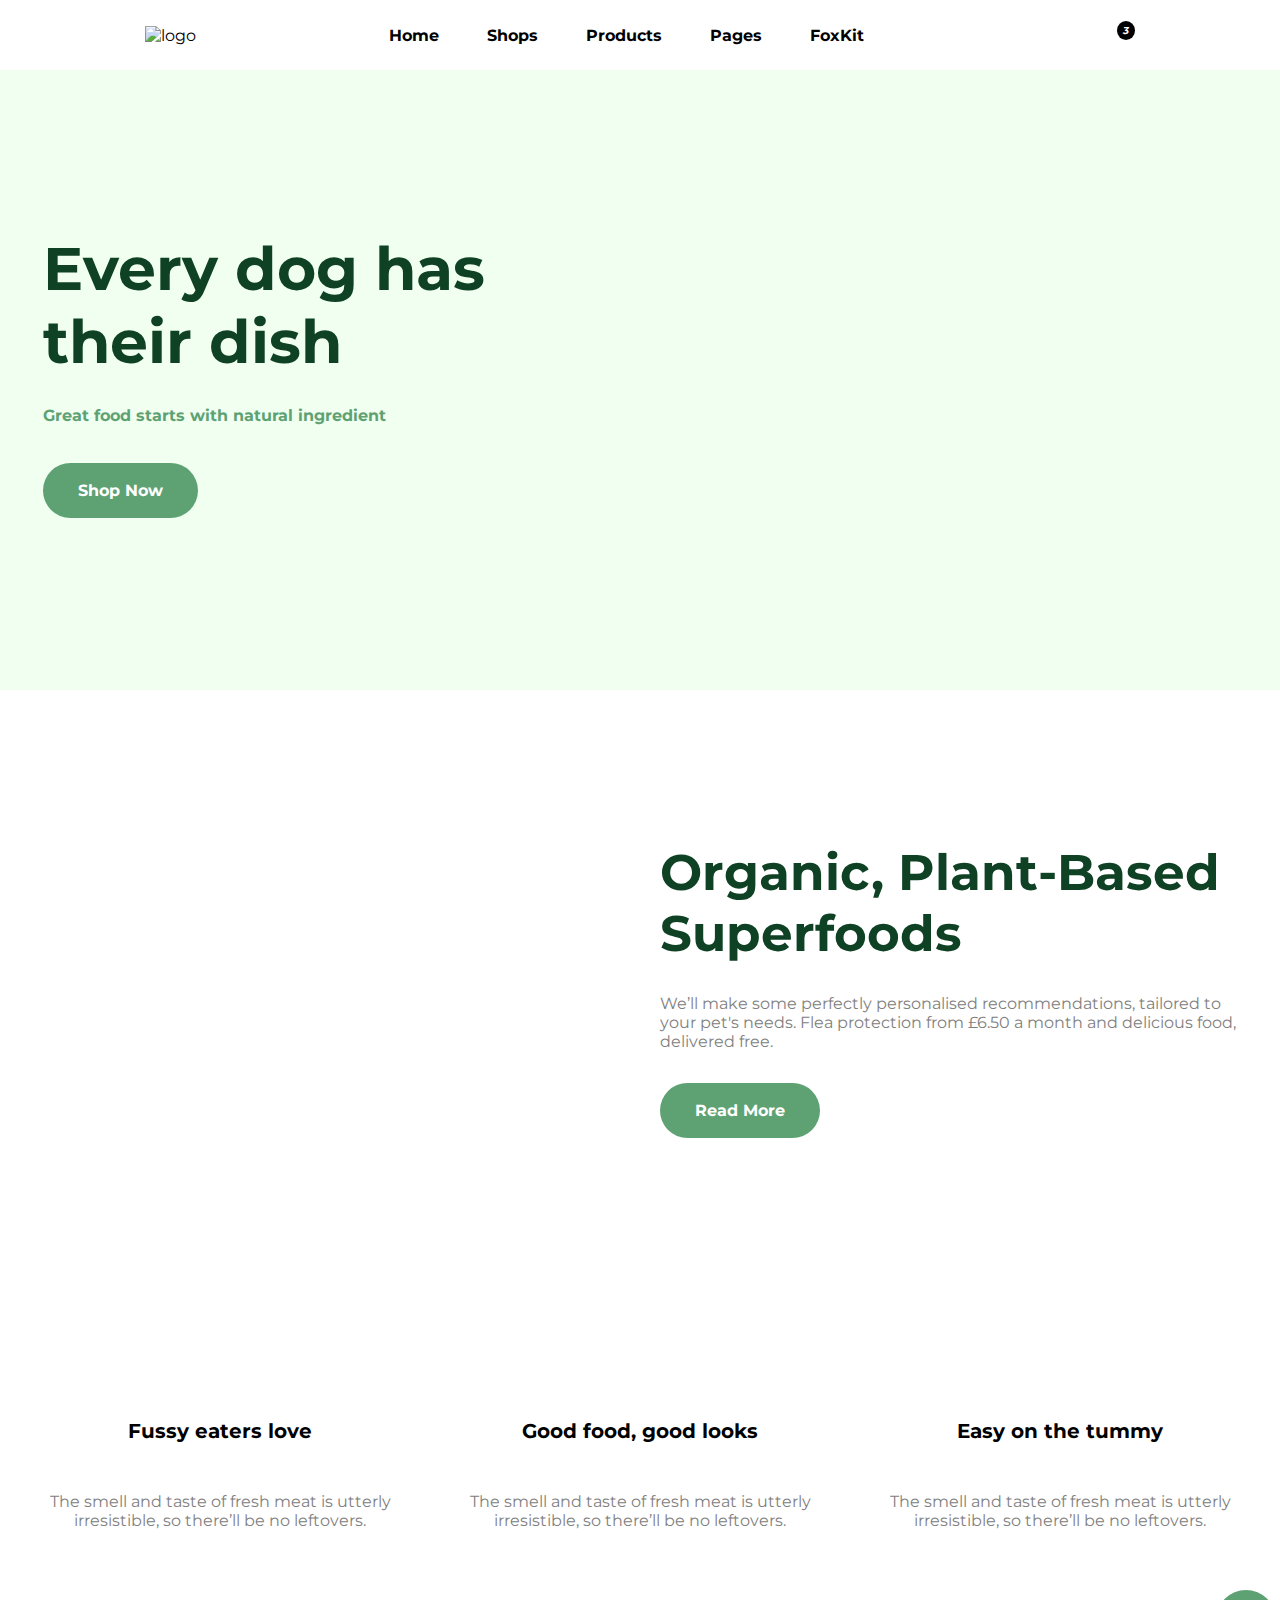
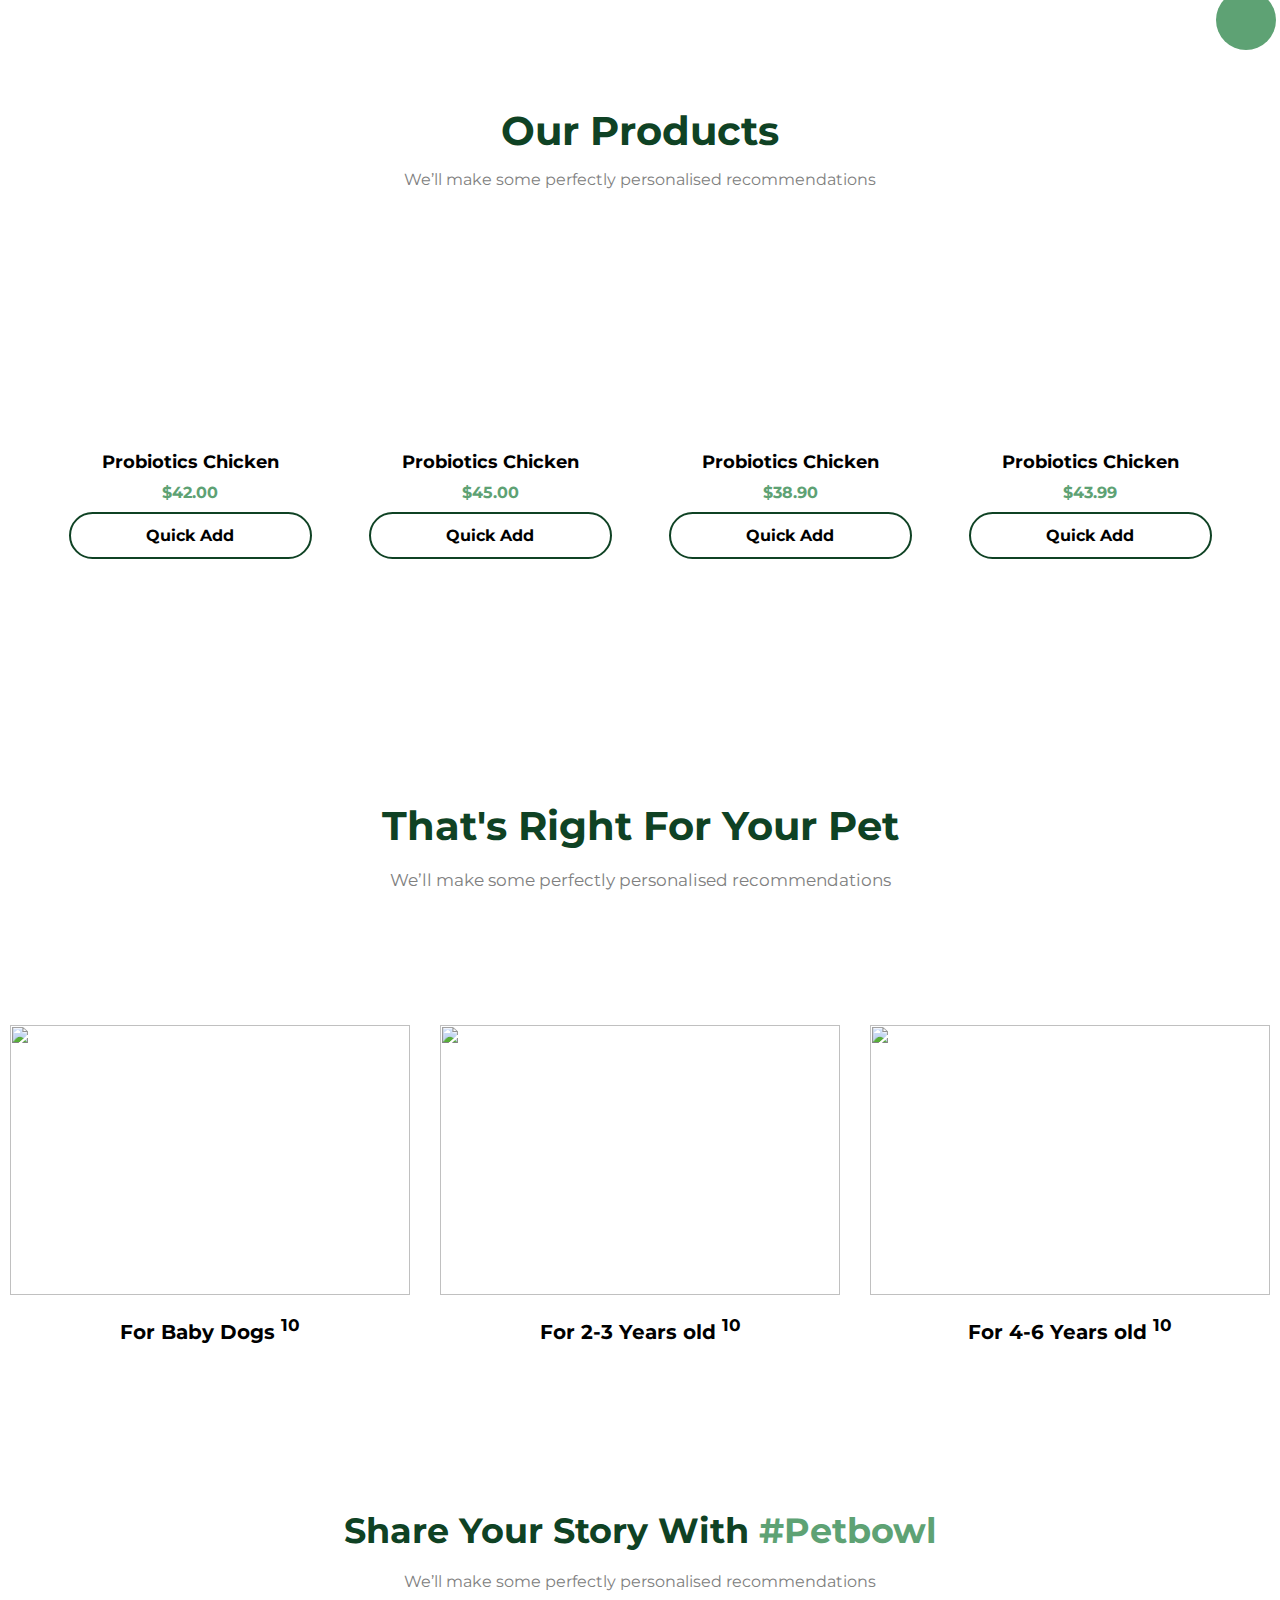
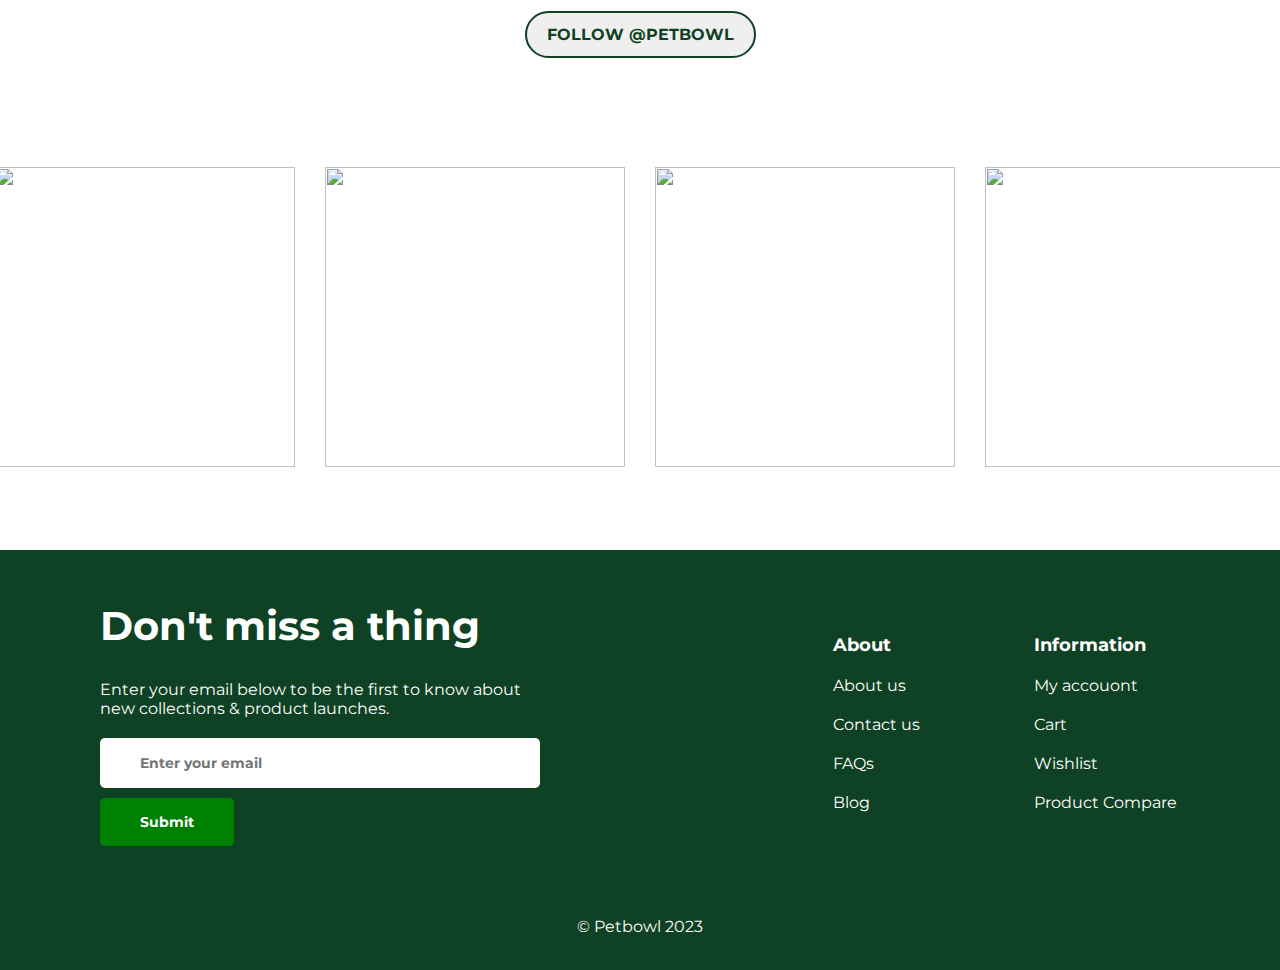
==== commit ffbec3e7: "Modified ~ SURAJ" ====
--- a/index.html
+++ b/index.html
@@ -39,6 +39,7 @@
             <li id="carts"><a href="#"><i class="fa-solid fa-cart-plus"><sup>3</sup></i></a></li>
         </ul>
     </div>
+
     <div class="hero">
         <div id="box1">
             <div id="para1">
@@ -135,7 +136,9 @@
             </div>
         </div>
     </section>
-
+    <div id="up-down">
+        <a href="#box1"><i class="fa-solid fa-arrow-up-long"></i></a>
+    </div>
     <div id="products">
         <div id="box1">
             <div id="para1">
--- a/style.css
+++ b/style.css
@@ -12,6 +12,7 @@
 }
 
 html {
+    scroll-behavior: smooth;
     overflow-x: hidden;
 }
 
@@ -175,6 +176,70 @@
 }
 /* ============================navbar style end================= */
 
+/* ==============up-down arrow style================= */
+
+
+#up-down{
+    display: block;
+    height: 60px;
+    width: 60px;
+    position: sticky;
+    top: 90vh;
+    left: 95%;
+    background-color: #5EA274;
+    display: flex;
+    border-radius: 50%;
+    align-items: center;
+    justify-content: center;
+    transition: 1s;
+}
+#up-down i{
+    display: block;
+    font-size: 20px;
+    font-weight: bold;
+    color: black;
+    padding: 15px 15px;
+    color: white;
+}
+#up-down a{
+    text-decoration: none;
+}
+
+@media(max-width: 1025px)
+{
+   #up-down{
+    display: none;
+   }
+}
+
+@media (max-width: 769px)
+{
+   #up-down{
+    display: none;
+   }
+}
+
+@media (max-width: 430px)
+{
+   #up-down{
+    display: none;
+   }
+}
+
+@media (max-width: 376px)
+{
+   #up-down{
+    display: none;
+   }
+}
+
+
+@media (max-width: 325px)
+{
+   #up-down{
+    display: none;
+   }
+}
 /* ===============hero section style start======================= */
 
 
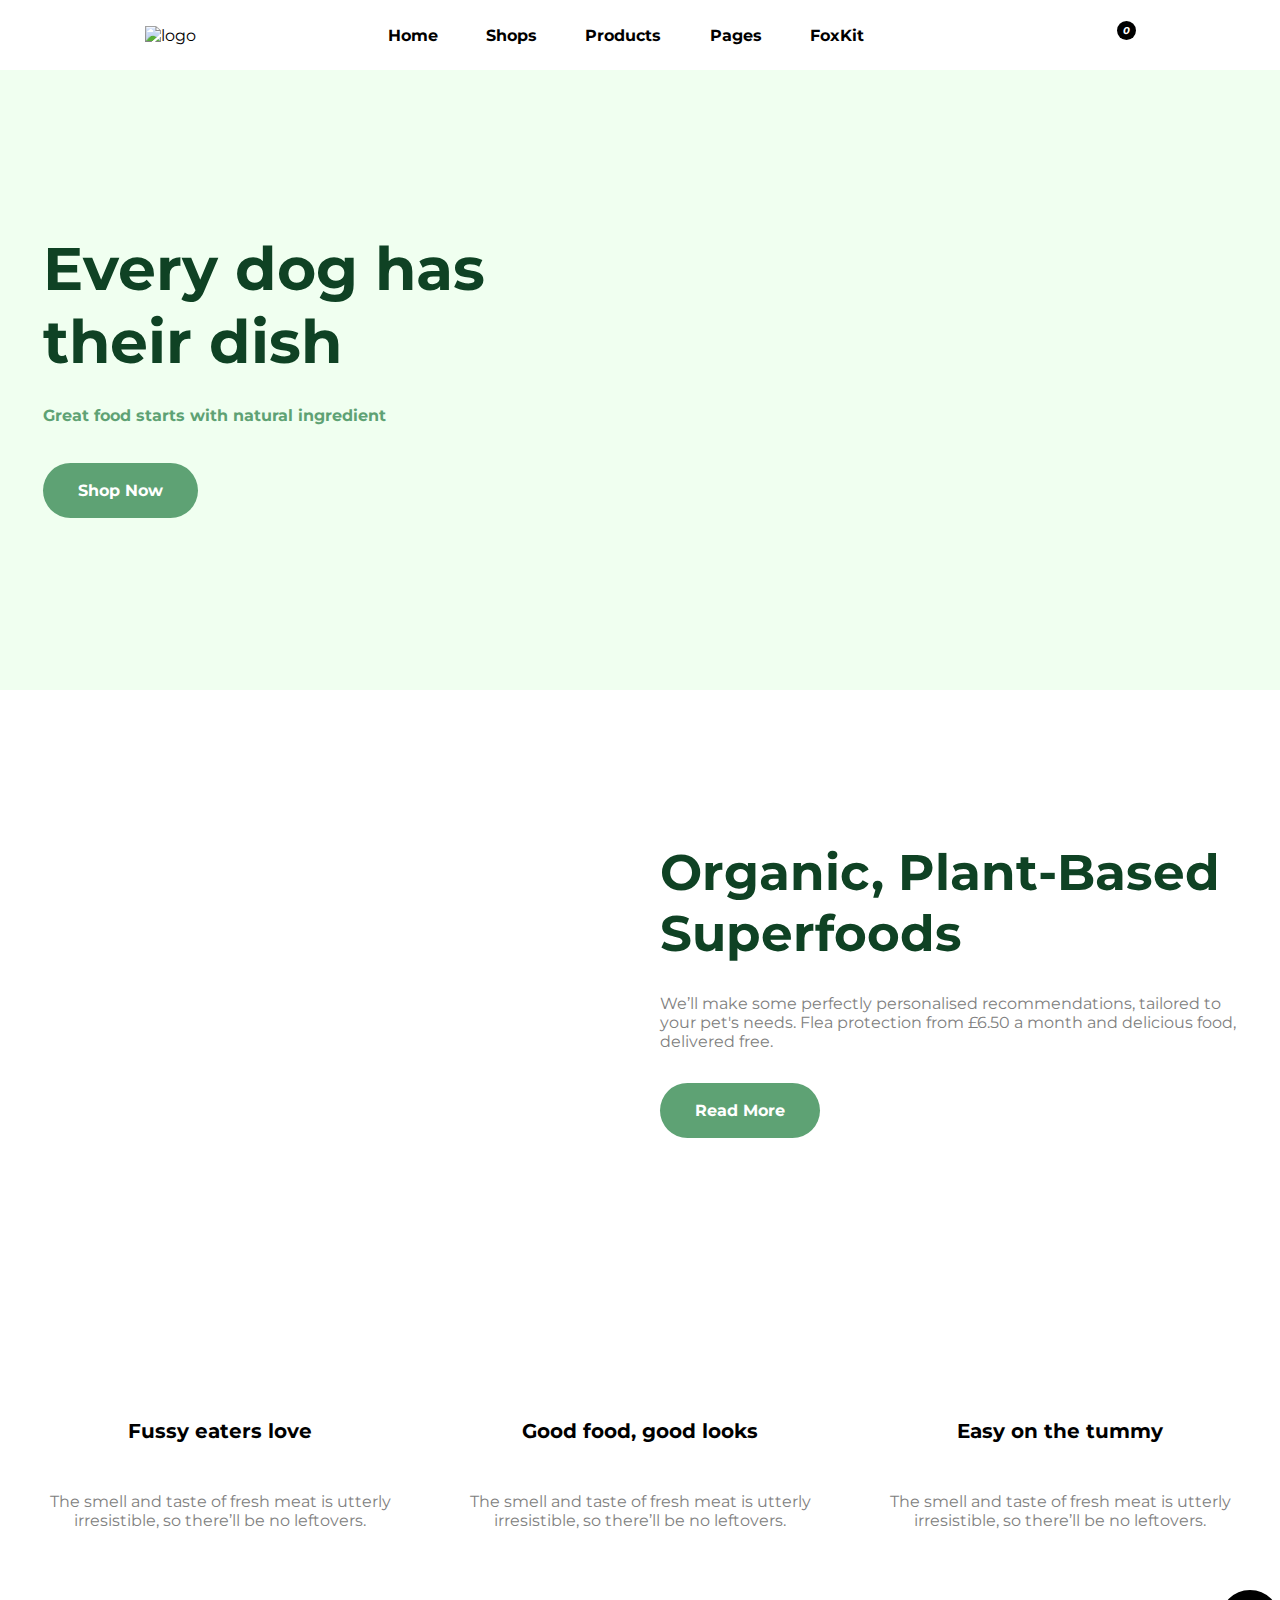
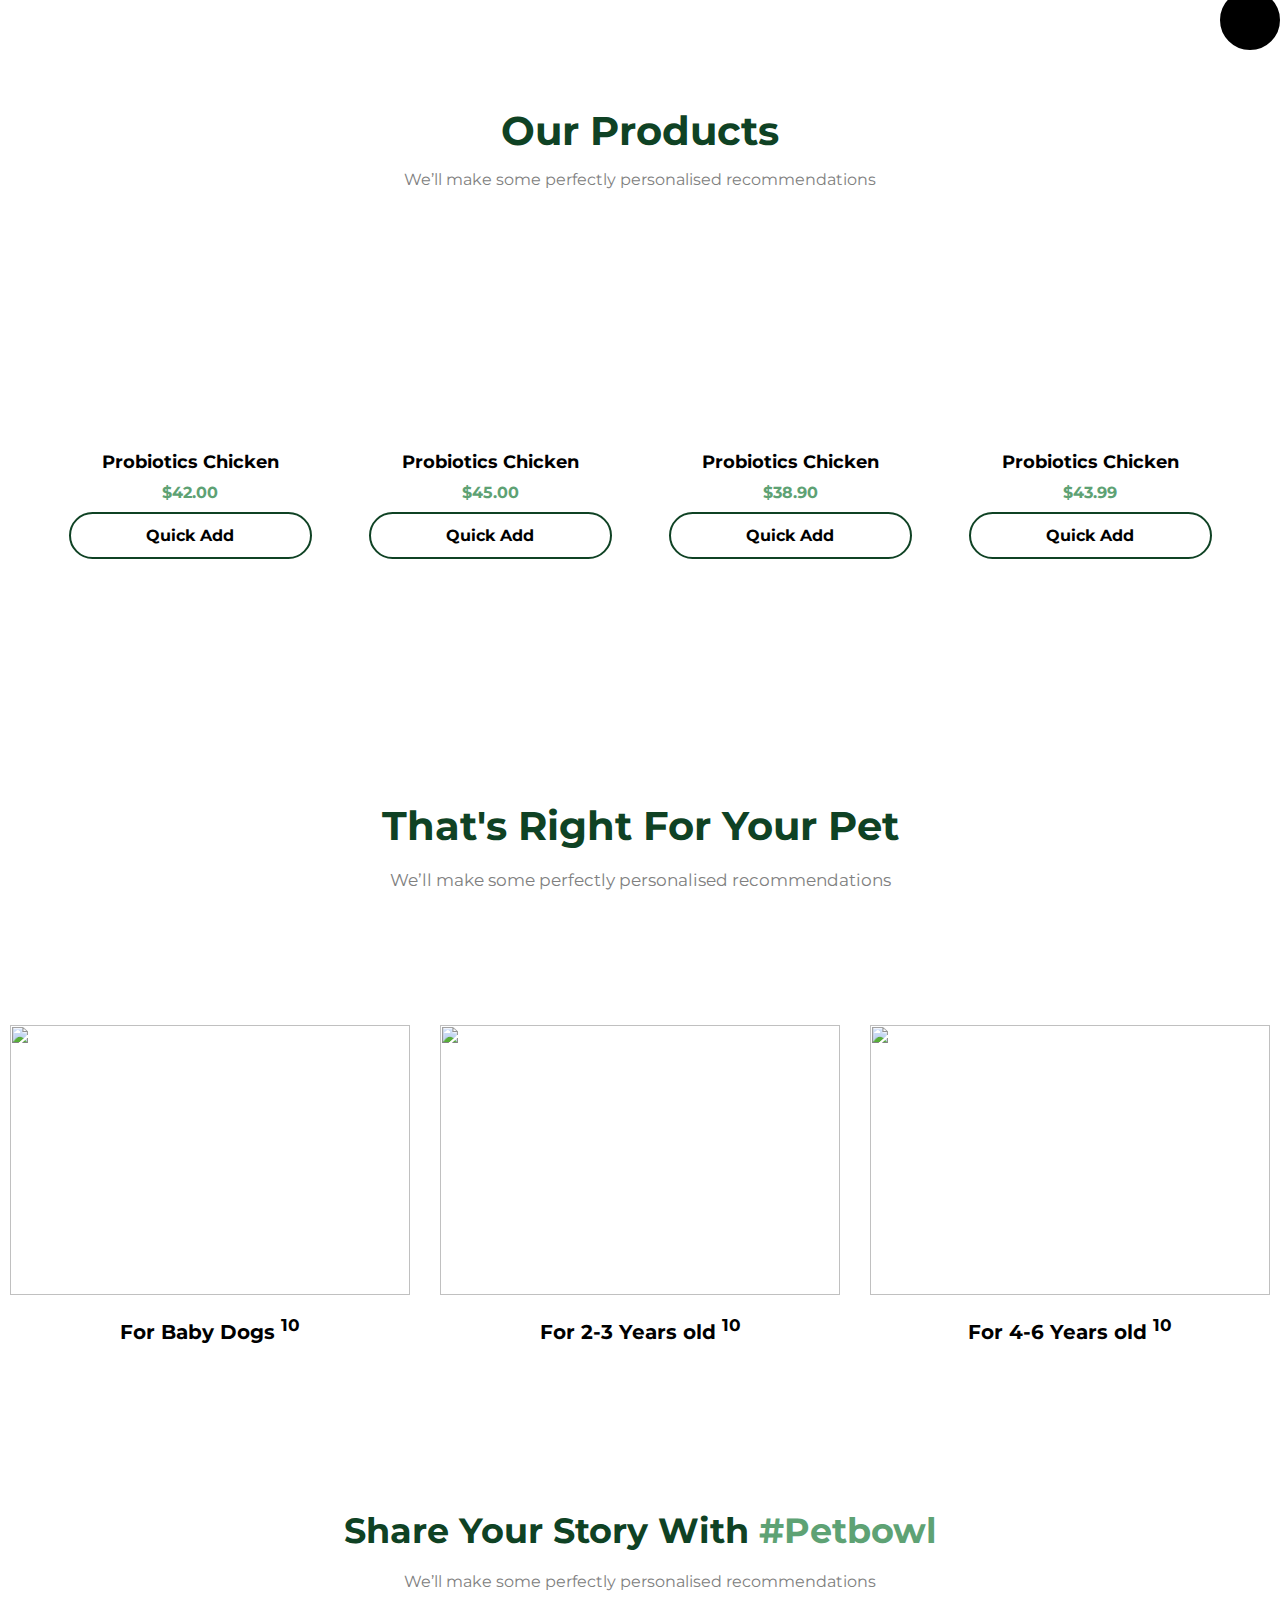
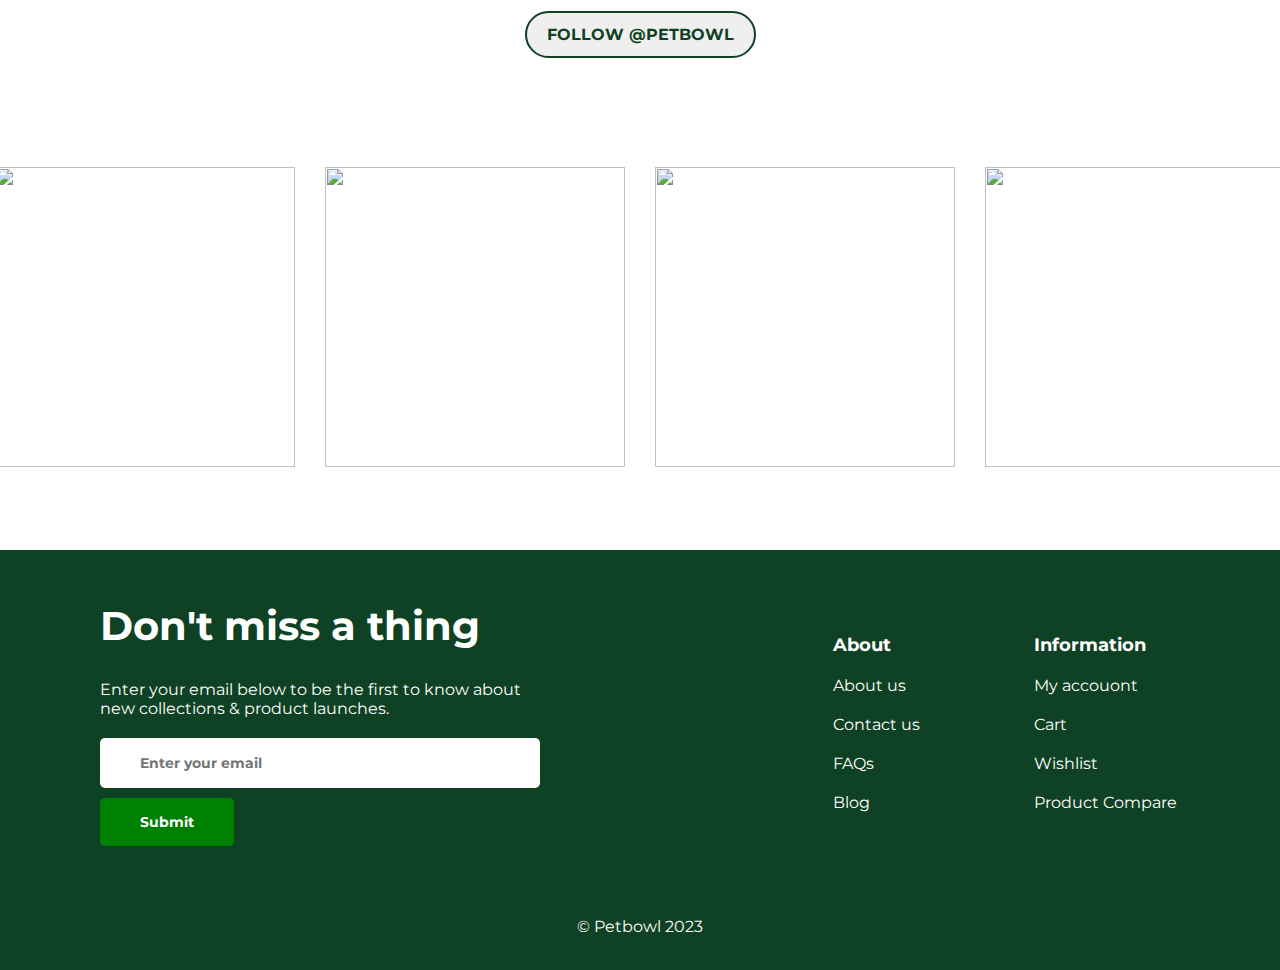
==== commit af51a215: "Modified By SURAJ KUMAR" ====
--- a/index.html
+++ b/index.html
@@ -36,7 +36,7 @@
             <li><a href="#"><i class="fa-solid fa-magnifying-glass"></i></a></li>
             <li><a href="./logIn/logIn.html"><i class="fa-regular fa-user"></i></a></li>
             <li><a href="#"><i class="fa-regular fa-heart"></i></a></li>
-            <li id="carts"><a href="#"><i class="fa-solid fa-cart-plus"><sup>3</sup></i></a></li>
+            <li id="carts"><a href="#"><i class="fa-solid fa-cart-plus"><sup id="count">0</sup></i></a></li>
         </ul>
     </div>
 
@@ -76,7 +76,7 @@
                     </p>
                 </div>
                 <div id="btn">
-                    <button type="button">Read More</button>
+                    <a href="#"><button type="button">Read More</button></a>
                 </div>
             </div>
         </div>
@@ -156,7 +156,7 @@
                 </div>
                 <div id="para1">Probiotics Chicken</div>
                 <div id="para2">$42.00</div>
-                <button type="button">Quick Add</button>
+                <button type="button" onclick="inc();">Quick Add</button>
 
             </div>
             <div id="box2-box1">
@@ -166,7 +166,7 @@
                 </div>
                 <div id="para1">Probiotics Chicken</div>
                 <div id="para2">$45.00</div>
-                <button type="button">Quick Add</button>
+                <button type="button" onclick="inc();">Quick Add</button>
             </div>
             <div id="box2-box1">
                 <div id="img">
@@ -175,7 +175,7 @@
                 </div>
                 <div id="para1">Probiotics Chicken</div>
                 <div id="para2">$38.90</div>
-                <button type="button">Quick Add</button>
+                <button type="button" onclick="inc();">Quick Add</button>
             </div>
             <div id="box2-box1">
                 <div id="img">
@@ -184,7 +184,7 @@
                 </div>
                 <div id="para1">Probiotics Chicken</div>
                 <div id="para2">$43.99</div>
-                <button type="button">Quick Add</button>
+                <button type="button" onclick="inc();">Quick Add</button>
             </div>
         </div>
     </div>
@@ -304,6 +304,16 @@
           </div>
         </div>
     </footer>
+
+    <script>
+        let c = document.getElementById('count');
+        let a = 0;
+        function inc()
+        {
+            a++;
+            c.innerHTML = a;
+        }
+    </script>
 </body>
 
 </html>--- a/style.css
+++ b/style.css
@@ -49,6 +49,10 @@
     font-weight: bold;
     color: black;
 }
+.navbar #mid a:hover{
+    color: #0F4224;
+    text-shadow: 0px 0px 60px #0F4224;
+}
 
 .navbar #last {
     display: flex;
@@ -184,15 +188,22 @@
     height: 60px;
     width: 60px;
     position: sticky;
-    top: 90vh;
-    left: 95%;
-    background-color: #5EA274;
+    top: 88vh;
+    left: 96%;
+    background-color: black;
     display: flex;
     border-radius: 50%;
+    border: 2px solid;
     align-items: center;
     justify-content: center;
     transition: 1s;
 }
+#up-down:hover{
+    background-color: white;
+    color: black;
+    border: 1px solid;
+}
+
 #up-down i{
     display: block;
     font-size: 20px;
@@ -200,6 +211,11 @@
     color: black;
     padding: 15px 15px;
     color: white;
+    transition: .4s;
+}
+#up-down i:hover{
+    color: black;
+    transition: .4s;
 }
 #up-down a{
     text-decoration: none;
@@ -207,38 +223,47 @@
 
 @media(max-width: 1025px)
 {
-   #up-down{
-    display: none;
-   }
+ #up-down{
+    height: 60px;
+    width: 60px;
+ }
 }
 
 @media (max-width: 769px)
 {
-   #up-down{
-    display: none;
-   }
+    #up-down{
+        height: 50px;
+        width: 50px;
+        left: 95%;
+     }
 }
 
 @media (max-width: 430px)
 {
-   #up-down{
-    display: none;
-   }
+    #up-down{
+        height: 50px;
+        width: 50px;
+        left: 94%;
+     }
 }
 
 @media (max-width: 376px)
 {
-   #up-down{
-    display: none;
-   }
+    #up-down{
+        height: 40px;
+        width: 40px;
+        left: 93%;
+     }
 }
 
 
 @media (max-width: 325px)
 {
-   #up-down{
-    display: none;
-   }
+    #up-down{
+        height: 35px;
+        width: 35px;
+        left: 92%;
+     }
 }
 /* ===============hero section style start======================= */
 
@@ -699,25 +724,49 @@
         font-size: 14px;
     }
     #section #box2{
-        height: 650px;
+        height: 600px;
         grid-template-columns: auto;
     }
 }
 
 @media (max-width: 376px)
 {
+    section{
+        height: 1650px;
+        overflow-x: hidden;
+        display: block;
+    }
     #section #box1 #text-box #btn button{
         padding: 12px 25px;
         font-size: 14px;
     }
+    #section #box1{
+        grid-template-columns: auto;
+        height: 600px;
+
+    }
+    #section #box2{
+        height: 900px;
+        grid-template-columns: auto;
+    }
 }
 
 @media (max-width: 326px)
 {
+    section{
+        height: 1650px;
+        overflow-x: hidden;
+        display: block;
+    }
+    #section #box1{
+        grid-template-columns: auto;
+        height: 600px;
+    }
     #section #box1 #text-box{
         display: block;
         width: 90%;
         margin: 0 auto;
+        height: 300px;
     }
     #section #box2 #box2-box1{
         height: 280px;
@@ -733,6 +782,10 @@
     #section #box1 #text-box #btn button{
         padding: 12px 25px;
         font-size: 14px;
+    }
+    #section #box2{
+        height: 550px;
+        grid-template-columns: auto;
     }
 }
 
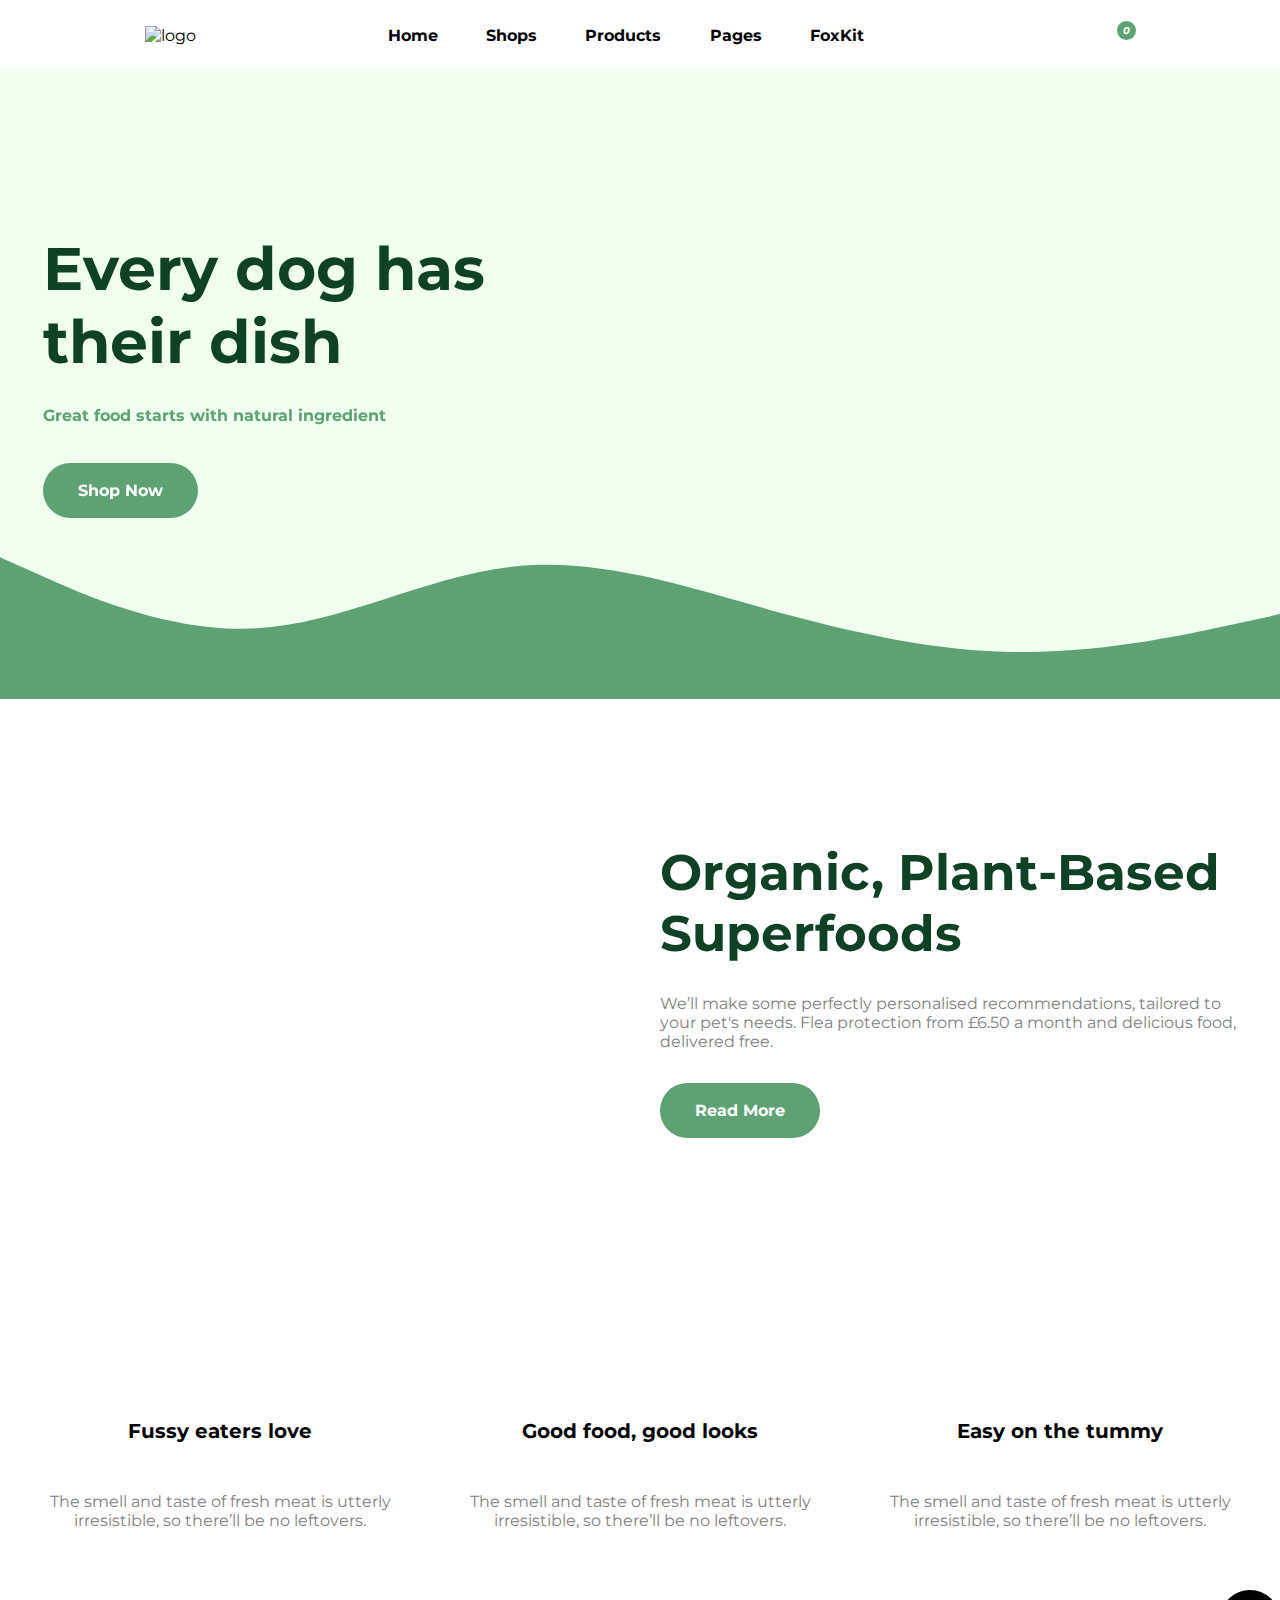
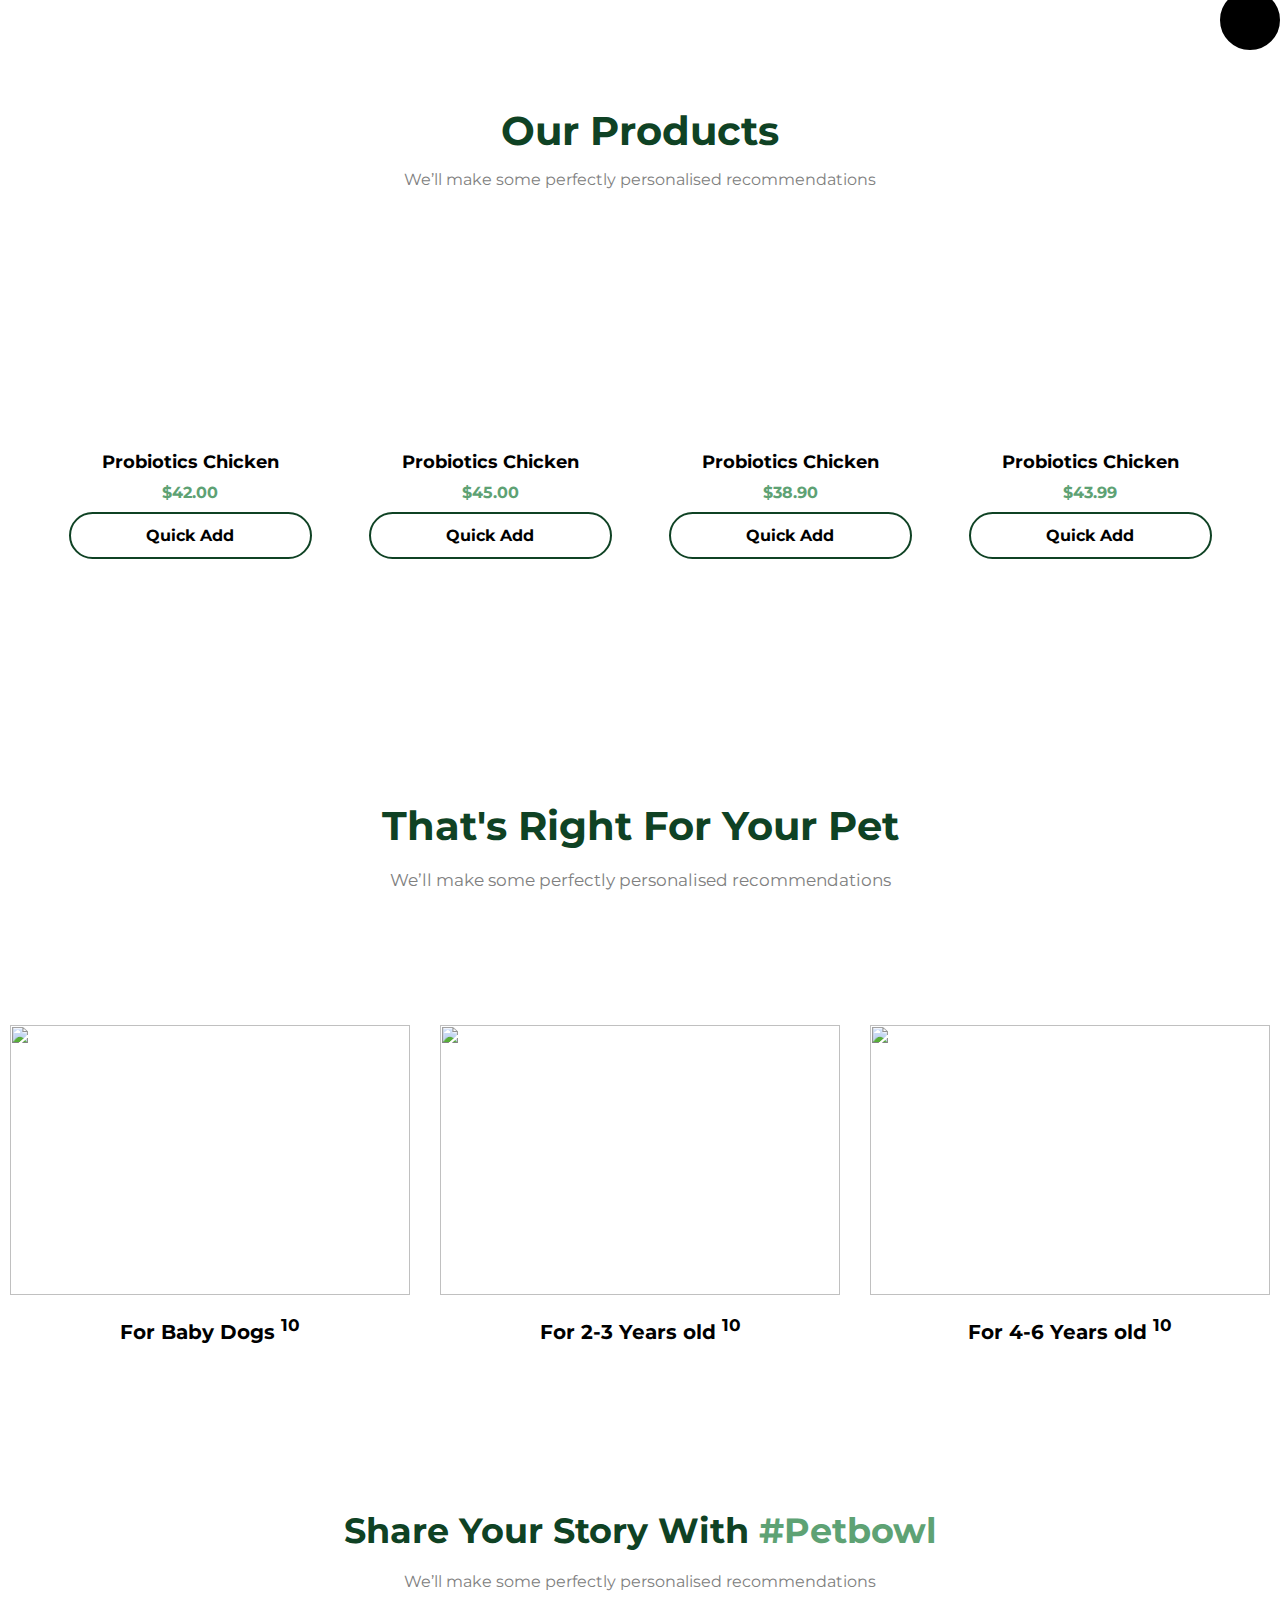
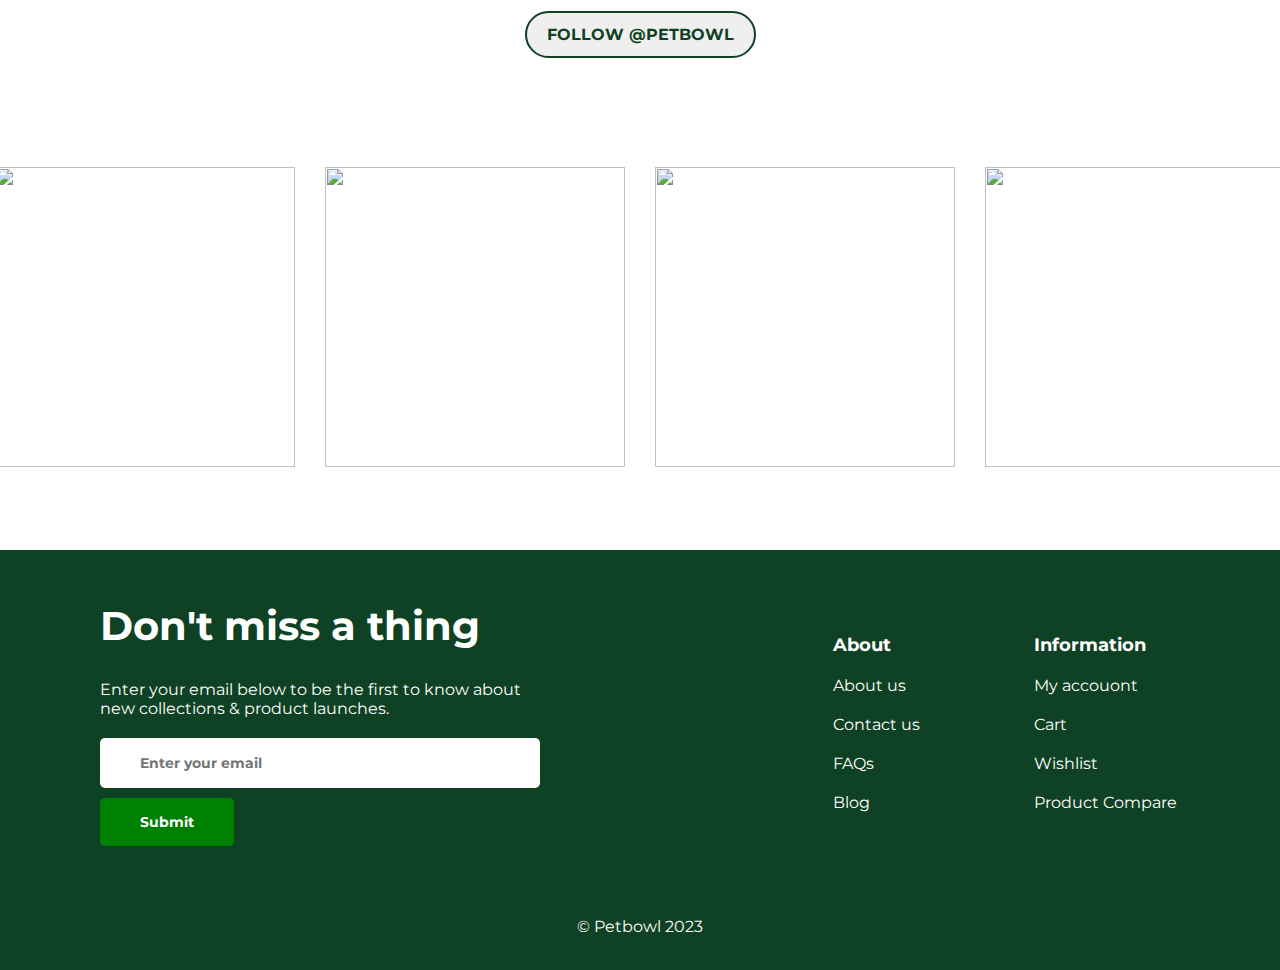
==== commit 7ac81c0f: "Modified ~ SURAJ KUMAR" ====
--- a/index.html
+++ b/index.html
@@ -40,6 +40,9 @@
         </ul>
     </div>
 
+    <!-- ==============svg wave================= -->
+    <svg xmlns="http://www.w3.org/2000/svg" viewBox="0 0 1440 320"><path fill="#5EA274" fill-opacity="1" d="M0,160L48,181.3C96,203,192,245,288,240C384,235,480,181,576,170.7C672,160,768,192,864,218.7C960,245,1056,267,1152,266.7C1248,267,1344,245,1392,234.7L1440,224L1440,320L1392,320C1344,320,1248,320,1152,320C1056,320,960,320,864,320C768,320,672,320,576,320C480,320,384,320,288,320C192,320,96,320,48,320L0,320Z"></path></svg>
+
     <div class="hero">
         <div id="box1">
             <div id="para1">
--- a/style.css
+++ b/style.css
@@ -15,6 +15,46 @@
     scroll-behavior: smooth;
     overflow-x: hidden;
 }
+
+/* ================svg style========= */
+
+svg{
+   position: absolute;
+   top: 415px;
+   z-index: 0;
+}
+@media(max-width: 1025px)
+{
+    svg{
+        display: none;
+    }
+}
+
+@media(max-width: 769px){
+    svg{
+        display: none;
+    }
+}
+
+
+@media(max-width: 426px)
+{
+    svg{
+        display: none;
+    }
+}
+
+@media(max-width: 376px)
+{    svg{
+    display: none;
+}
+}
+@media(max-width: 325px){
+    svg{
+        display: none;
+    }
+}
+
 
 /* ============navbar style start================= */
 .navbar {
@@ -64,7 +104,7 @@
 
 .navbar #last a {
     text-decoration: none;
-    color: black;
+    color: #0F4224;
 }
 .navbar #last #carts sup{
     padding: 3px 6px;
@@ -72,7 +112,7 @@
     font-size: 10px;
     border: none;
     border-radius: 50%;
-    background-color: black;
+    background-color: #5EA274;
     color: white;
  }
 
@@ -285,6 +325,7 @@
     flex-direction: column;
     align-items: center;
     justify-content: center;
+    z-index: 2;
     /* border: 1px solid; */
 }
 
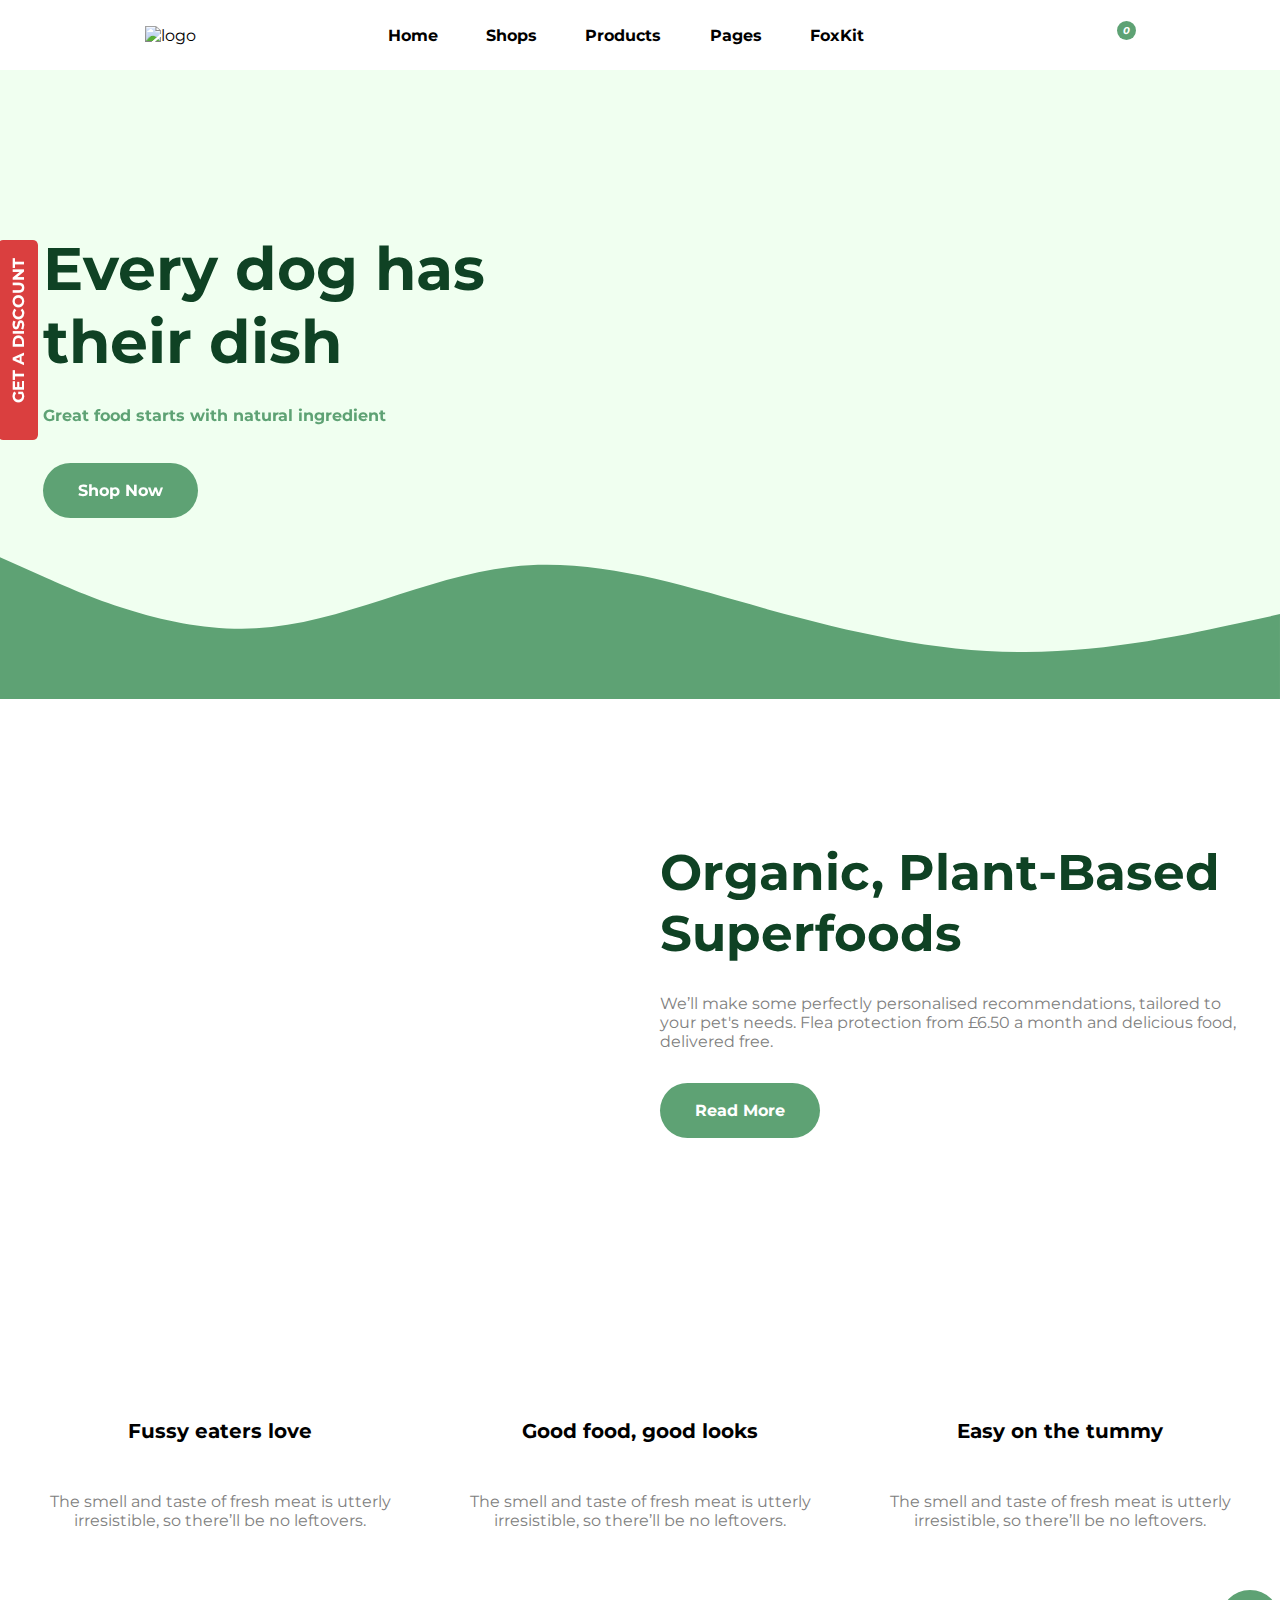
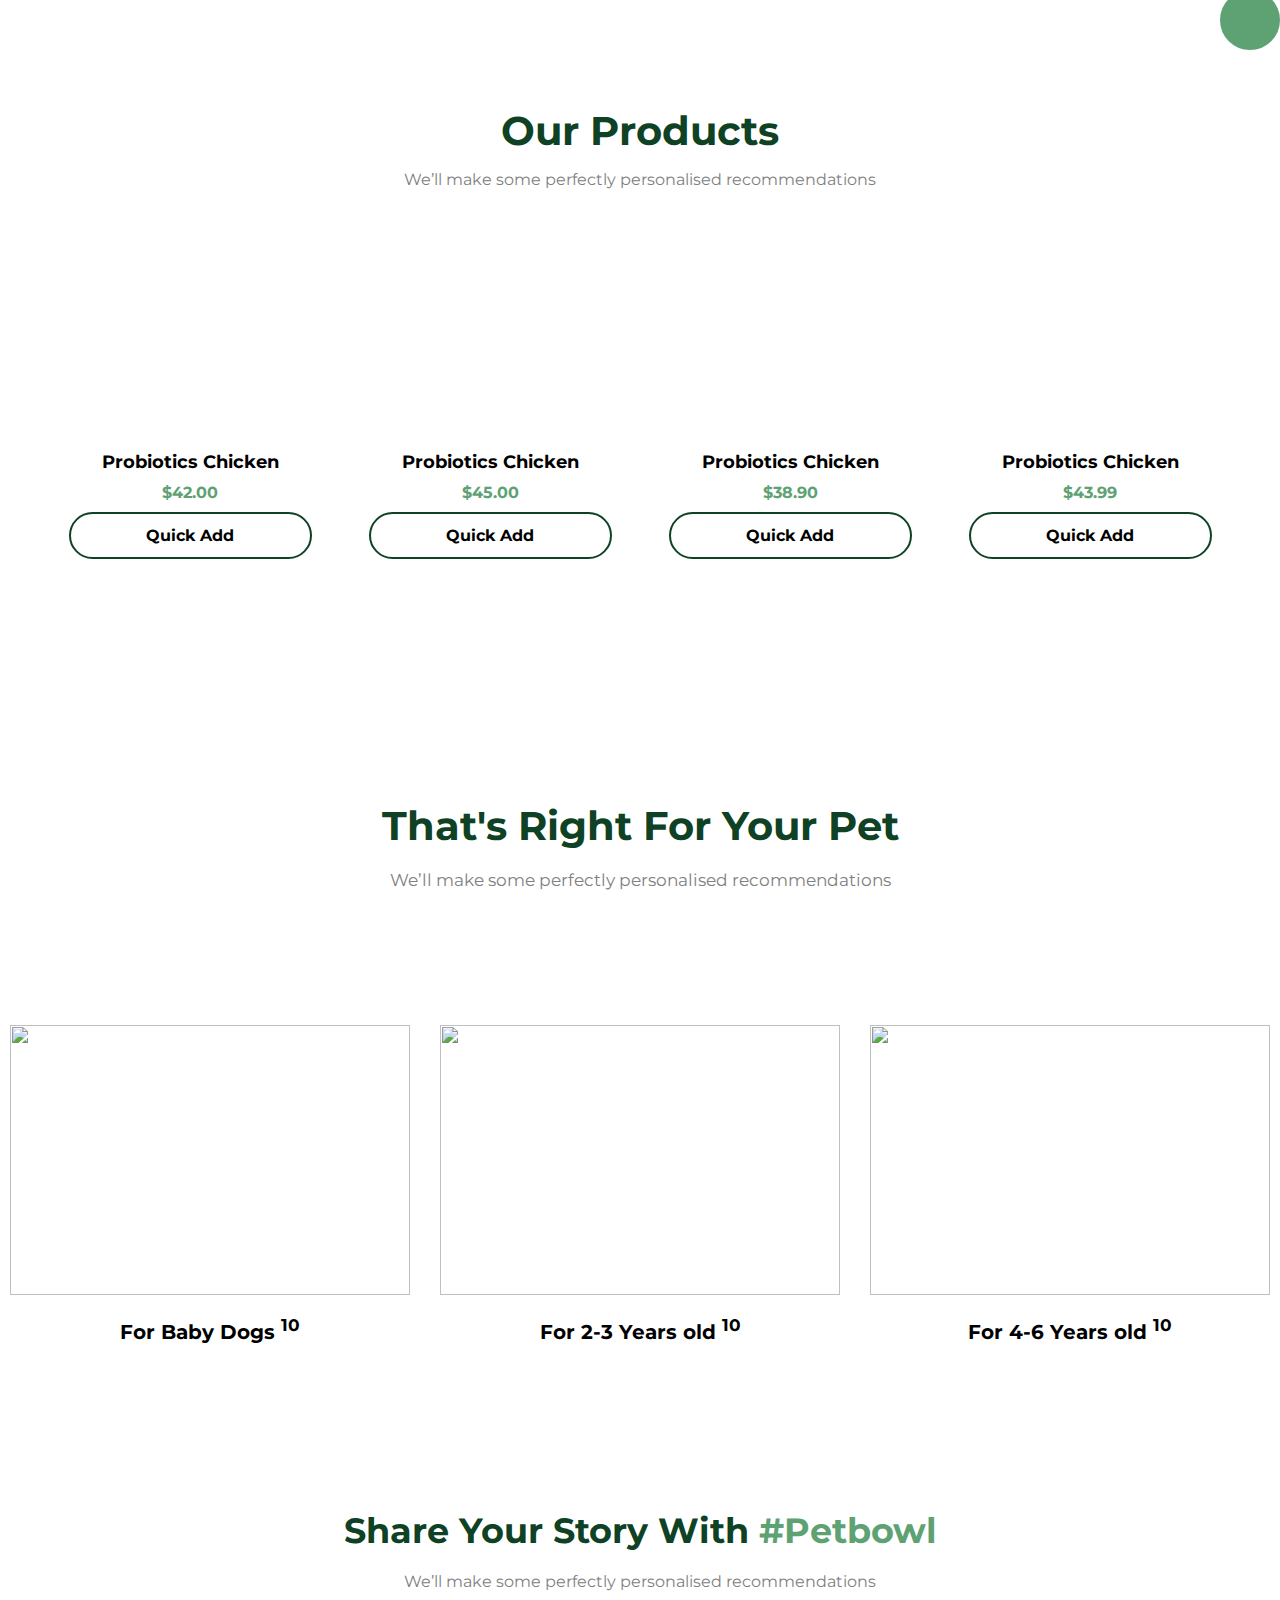
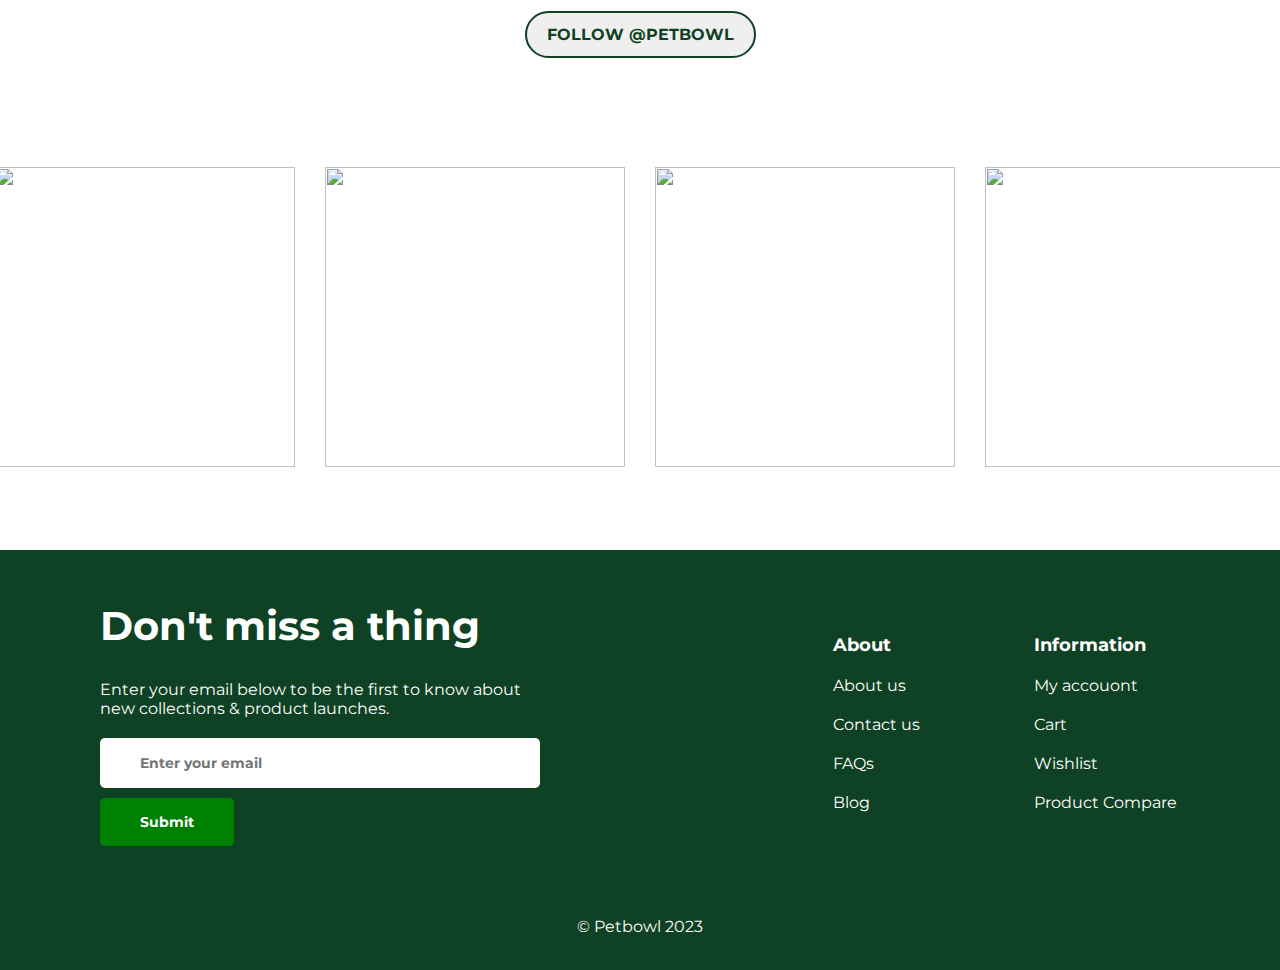
==== commit 58110dff: "Modified ~ SURAJ KUMAR" ====
--- a/index.html
+++ b/index.html
@@ -10,7 +10,7 @@
     <link rel="stylesheet" href="style.css">
     <link rel="stylesheet" href="product.css">
     <link rel="icon" href="./Photos/logo1.png">
-    <title>Petbowl</title>
+    <title>Petbowl | Home</title>
 </head>
 
 <body>
@@ -27,7 +27,7 @@
         </ul>
         <ul id="mid">
             <li><a href="./index.html">Home</a></li>
-            <li><a href="./Products/product.html">Shops</a></li>
+            <li><a href="./Shop/shop.html">Shops</a></li>
             <li><a href="./Products/product.html">Products</a></li>
             <li><a href="./Products/product.html">Pages</a></li>
             <li><a href="./Products/product.html">FoxKit</a></li>
@@ -40,6 +40,11 @@
         </ul>
     </div>
 
+    <!-- ================get discount================= -->
+<div id="discount">
+    <i class="fa-solid fa-gift"></i>
+    <p>GET A DISCOUNT</p>
+</div>
     <!-- ==============svg wave================= -->
     <svg xmlns="http://www.w3.org/2000/svg" viewBox="0 0 1440 320"><path fill="#5EA274" fill-opacity="1" d="M0,160L48,181.3C96,203,192,245,288,240C384,235,480,181,576,170.7C672,160,768,192,864,218.7C960,245,1056,267,1152,266.7C1248,267,1344,245,1392,234.7L1440,224L1440,320L1392,320C1344,320,1248,320,1152,320C1056,320,960,320,864,320C768,320,672,320,576,320C480,320,384,320,288,320C192,320,96,320,48,320L0,320Z"></path></svg>
 
--- a/style.css
+++ b/style.css
@@ -230,10 +230,10 @@
     position: sticky;
     top: 88vh;
     left: 96%;
-    background-color: black;
+    background-color: #5EA274;
     display: flex;
     border-radius: 50%;
-    border: 2px solid;
+    border: 2px solid #5EA274;
     align-items: center;
     justify-content: center;
     transition: 1s;
@@ -387,9 +387,9 @@
     height: 500px;
     width: 600px;
     /* border: 1px solid; */
-    object-fit: contain;
+    object-fit: cover;
     filter: drop-shadow(0px 0px 10px grey);
-    animation: image infinite 40s step-end;
+    animation: image infinite 30s step-end;
 }
 
 @keyframes image {
@@ -398,14 +398,12 @@
         background-position: center;
         background-size: contain;
         background-repeat: no-repeat;
-        transition: 1s;
     }
     20% {
         background-image: url('./Photos/Dog6.webp');
         background-position: center;
         background-size: contain;
         background-repeat: no-repeat;
-        transition: 1s;
     }
 
     40% {
@@ -413,7 +411,6 @@
         background-position: center;
         background-size: contain;
         background-repeat: no-repeat;
-        transition: 1s;
     }
 
     60% {
@@ -421,7 +418,6 @@
         background-position: center;
         background-size: contain;
         background-repeat: no-repeat;
-        transition: 1s;
     }
 
     80% {
@@ -429,15 +425,13 @@
         background-position: center;
         background-size: contain;
         background-repeat: no-repeat;
-        transition: 1s;
     }
 
     90% {
-        background-image: url('./Photos/Dog2.png');
+        background-image: url('./Photos/dog5.png');
         background-position: center;
         background-size: contain;
         background-repeat: no-repeat;
-        transition: 1s;
     }
 }
 
@@ -1584,3 +1578,34 @@
     }
 }
 
+#discount{
+    position: fixed;
+    z-index: 8;
+    top: 320px;
+    height: 40px;
+    width: 200px;
+    border: 1px solid;
+    margin-left: -82px;
+    transform: rotate(270deg);
+    display: flex;
+    align-items: center;
+    justify-content: space-evenly;
+    background-color: #DA3F3F;
+    border-radius: 5px;
+    border: none;
+}
+
+#discount p{
+    font-weight: bold;
+    color: white;
+}
+#discount i{
+    color: white;
+}
+
+@media(max-width:1024px)
+{
+ #discount{
+    display: none;
+ }
+}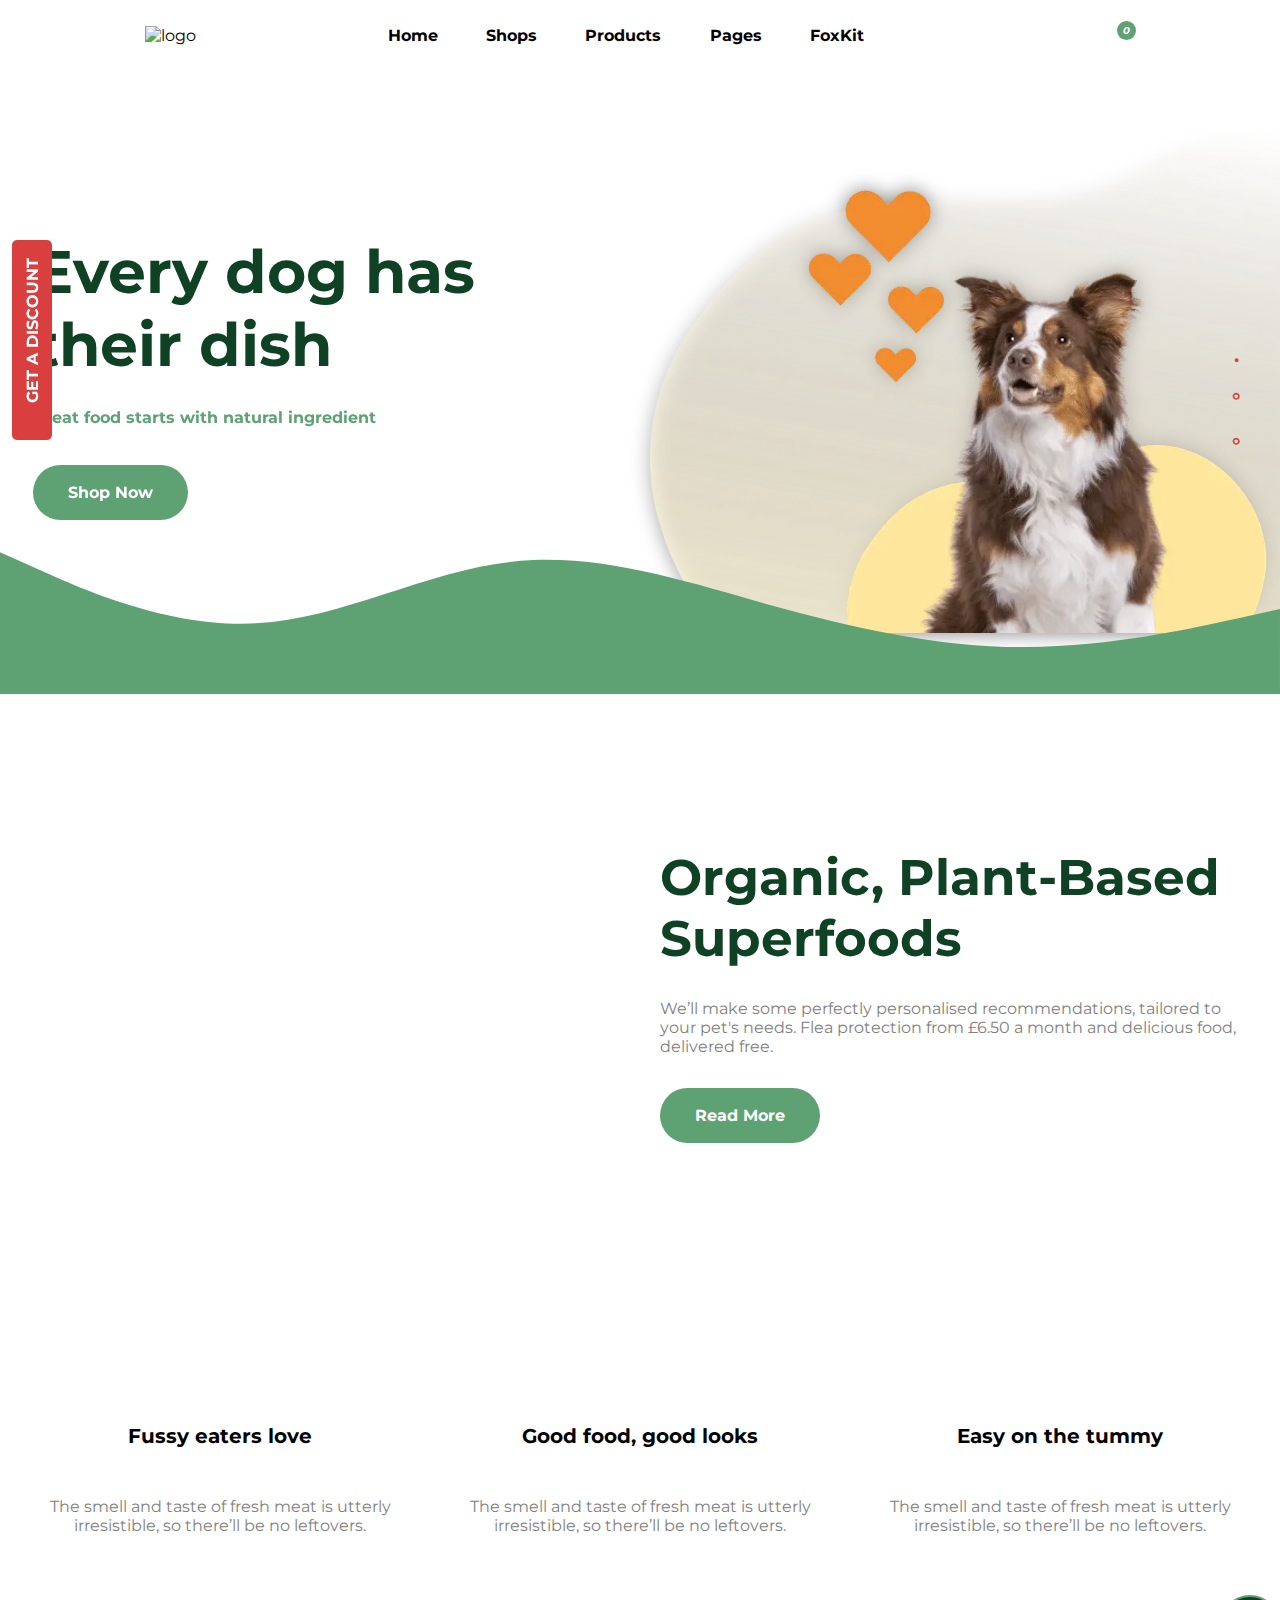
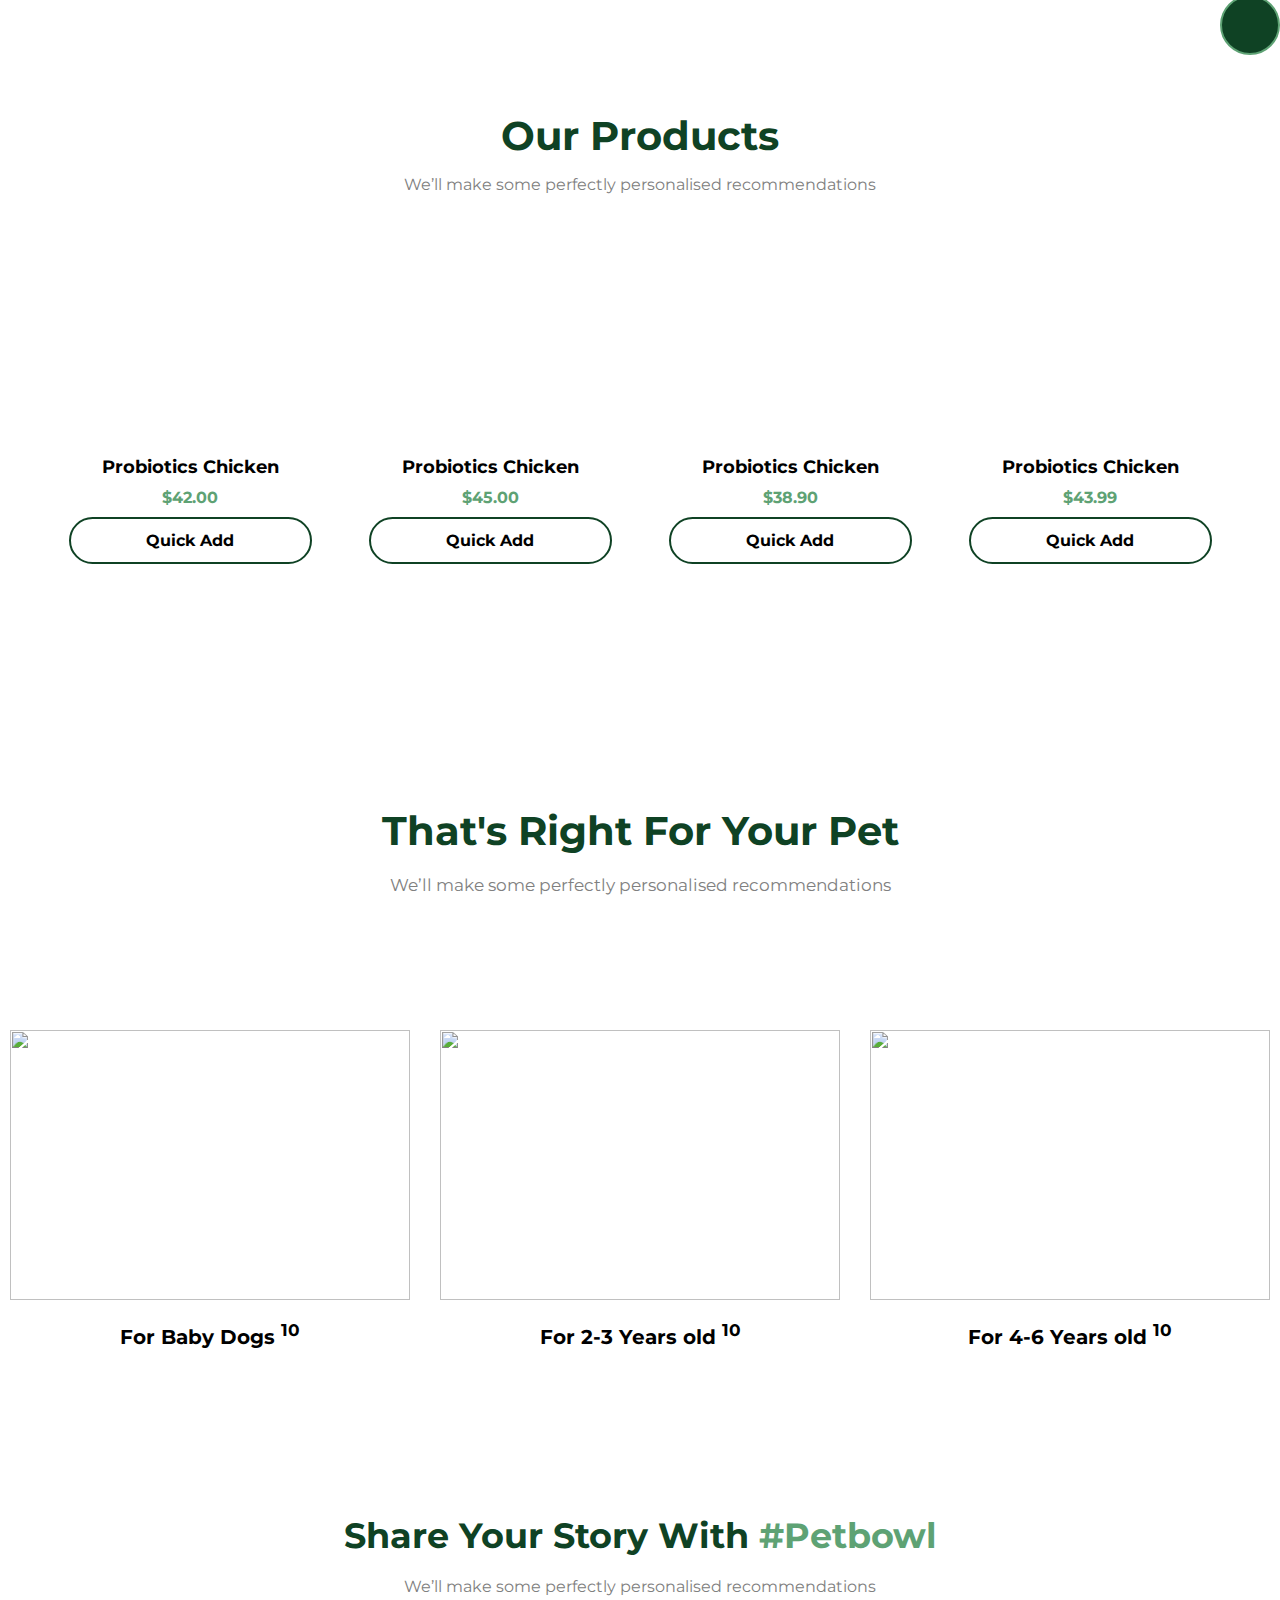
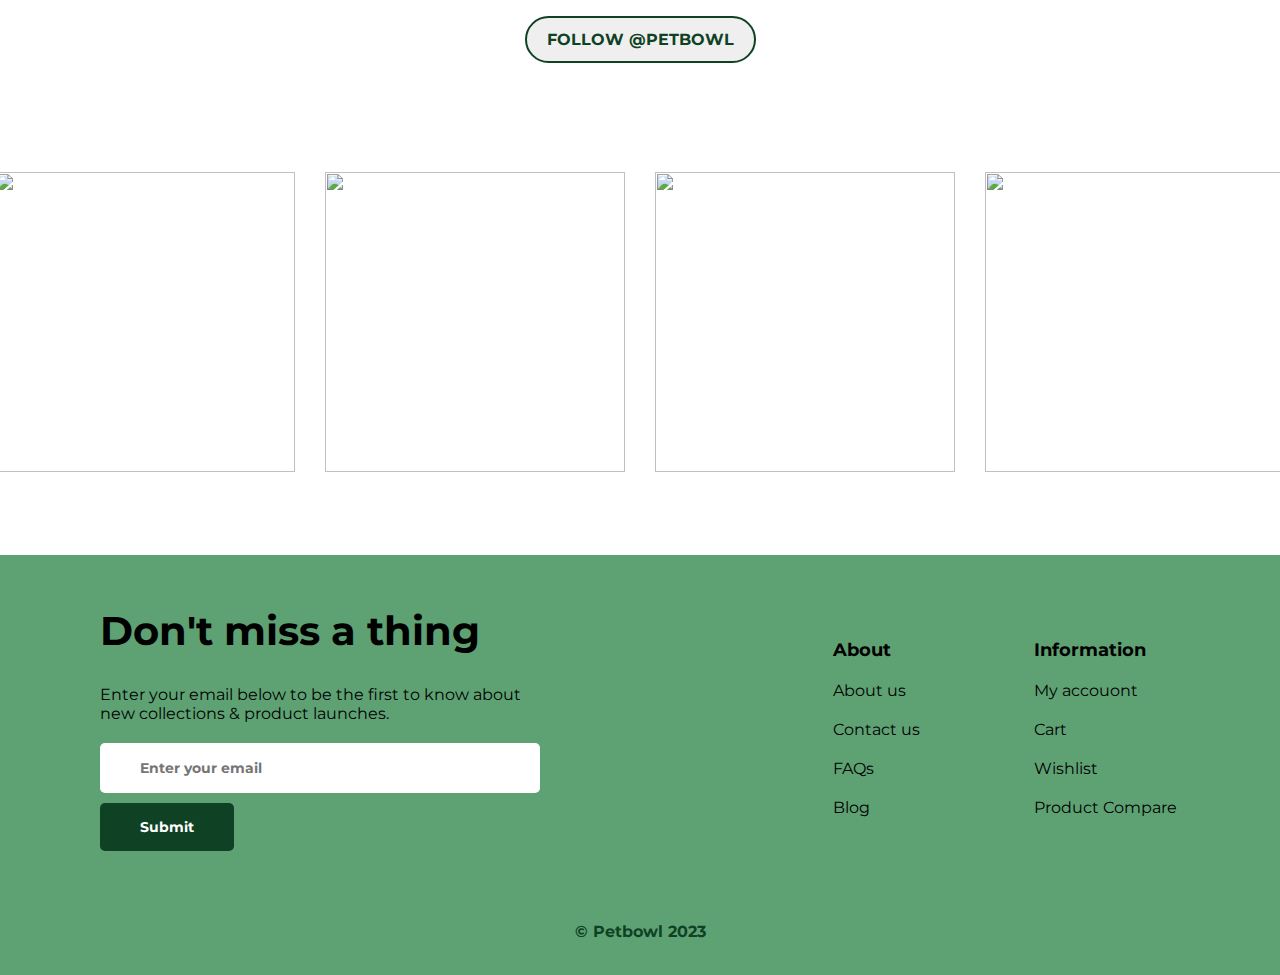
==== commit ff2f8d8d: "Modified By SURAJ KUMAR" ====
--- a/index.html
+++ b/index.html
@@ -45,6 +45,18 @@
     <i class="fa-solid fa-gift"></i>
     <p>GET A DISCOUNT</p>
 </div>
+
+<!-- ===============follow us============= -->
+<div id="follow">
+    <i class="fa-solid fa-chevron-up"></i>
+    <p>.</p>
+    <p>°</p>
+    <p>°</p>
+    <i class="fa-solid fa-chevron-down"></i>
+    
+</div>
+
+
     <!-- ==============svg wave================= -->
     <svg xmlns="http://www.w3.org/2000/svg" viewBox="0 0 1440 320"><path fill="#5EA274" fill-opacity="1" d="M0,160L48,181.3C96,203,192,245,288,240C384,235,480,181,576,170.7C672,160,768,192,864,218.7C960,245,1056,267,1152,266.7C1248,267,1344,245,1392,234.7L1440,224L1440,320L1392,320C1344,320,1248,320,1152,320C1056,320,960,320,864,320C768,320,672,320,576,320C480,320,384,320,288,320C192,320,96,320,48,320L0,320Z"></path></svg>
 
@@ -57,13 +69,12 @@
                 <p>Great food starts with natural ingredient</p>
             </div>
             <div id="btn">
-                <a href="./Products/product.html"><button type="button">
+                <a href="./Shop/shop.html"><button type="button">
                     Shop Now
                 </button></a>
             </div>
         </div>
         <div id="box2">
-
         </div>
     </div>
     <section id="section">
--- a/style.css
+++ b/style.css
@@ -18,39 +18,39 @@
 
 /* ================svg style========= */
 
-svg{
-   position: absolute;
-   top: 415px;
-   z-index: 0;
-}
-@media(max-width: 1025px)
-{
-    svg{
+svg {
+    position: absolute;
+    top: 410px;
+    z-index: 1;
+}
+
+@media(max-width: 1025px) {
+    svg {
         display: none;
     }
 }
 
-@media(max-width: 769px){
-    svg{
+@media(max-width: 769px) {
+    svg {
         display: none;
     }
 }
 
 
-@media(max-width: 426px)
-{
-    svg{
+@media(max-width: 426px) {
+    svg {
         display: none;
     }
 }
 
-@media(max-width: 376px)
-{    svg{
-    display: none;
-}
-}
-@media(max-width: 325px){
-    svg{
+@media(max-width: 376px) {
+    svg {
+        display: none;
+    }
+}
+
+@media(max-width: 325px) {
+    svg {
         display: none;
     }
 }
@@ -89,7 +89,8 @@
     font-weight: bold;
     color: black;
 }
-.navbar #mid a:hover{
+
+.navbar #mid a:hover {
     color: #0F4224;
     text-shadow: 0px 0px 60px #0F4224;
 }
@@ -106,7 +107,8 @@
     text-decoration: none;
     color: #0F4224;
 }
-.navbar #last #carts sup{
+
+.navbar #last #carts sup {
     padding: 3px 6px;
     font-weight: bold;
     font-size: 10px;
@@ -114,44 +116,47 @@
     border-radius: 50%;
     background-color: #5EA274;
     color: white;
- }
+}
 
 /* ===================navbar========================= */
 
-#logo{
+#logo {
     display: none;
 }
-#chck, #bars{
+
+#chck,
+#bars {
     display: none;
 }
-@media(max-width: 1025px)
-{
-    .navbar{
-        overflow-x: hidden;
-    }
-}
-
-@media(max-width: 769px){
-.navbar{
-    display: none;
-    overflow-x: hidden;
-}
-#chck{
-    display: none;
-}
-
-#logo{
-    display: block;
-    position: absolute;
-    z-index: 11;
-    margin-left: 570px;
-    padding: 20px;
-    font-size: 30px;
-    cursor: pointer;
-    background-color: transparent;
-}
-
-    #bars{
+
+@media(max-width: 1025px) {
+    .navbar {
+        overflow-x: hidden;
+    }
+}
+
+@media(max-width: 769px) {
+    .navbar {
+        display: none;
+        overflow-x: hidden;
+    }
+
+    #chck {
+        display: none;
+    }
+
+    #logo {
+        display: block;
+        position: absolute;
+        z-index: 11;
+        margin-left: 570px;
+        padding: 20px;
+        font-size: 30px;
+        cursor: pointer;
+        background-color: transparent;
+    }
+
+    #bars {
         display: block;
         position: relative;
         z-index: 10;
@@ -161,7 +166,8 @@
         cursor: pointer;
         background-color: white;
     }
-    #chck:checked~ .navbar{
+
+    #chck:checked~.navbar {
         height: 400px;
         display: flex;
         flex-direction: column;
@@ -170,20 +176,25 @@
         justify-content: center;
         gap: 40px;
     }
-    #chck:checked~ .navbar #start{
+
+    #chck:checked~.navbar #start {
         display: none;
     }
-    #chck:checked~ .navbar #mid{
-        display: block;
-    }
-    #chck:checked~ .navbar #mid a{
+
+    #chck:checked~.navbar #mid {
+        display: block;
+    }
+
+    #chck:checked~.navbar #mid a {
         display: block;
         padding: 10px;
     }
-    #chck:checked~ .navbar #last{
+
+    #chck:checked~.navbar #last {
         display: flex;
     }
-    #chck:checked~ .navbar #last a{
+
+    #chck:checked~.navbar #last a {
         text-decoration: none;
         font-size: 22px;
         display: flex;
@@ -192,45 +203,47 @@
 
 }
 
-@media(max-width: 426px)
-{
-    #logo{
+@media(max-width: 426px) {
+    #logo {
         margin-left: 240px;
     }
 }
 
-@media(max-width: 376px)
-{
-    .navbar{
-        overflow-x: hidden;
-    }
-    #logo{
+@media(max-width: 376px) {
+    .navbar {
+        overflow-x: hidden;
+    }
+
+    #logo {
         z-index: 11;
         margin-left: 180px;
     }
 }
-@media(max-width: 325px){
-.navbar{
-    overflow-x: hidden;
-}
-#logo{
-    z-index: 11;
-    margin-left: 140px;
-}
-}
+
+@media(max-width: 325px) {
+    .navbar {
+        overflow-x: hidden;
+    }
+
+    #logo {
+        z-index: 11;
+        margin-left: 140px;
+    }
+}
+
 /* ============================navbar style end================= */
 
 /* ==============up-down arrow style================= */
 
 
-#up-down{
+#up-down {
     display: block;
     height: 60px;
     width: 60px;
     position: sticky;
     top: 88vh;
     left: 96%;
-    background-color: #5EA274;
+    background-color: #0F4224;
     display: flex;
     border-radius: 50%;
     border: 2px solid #5EA274;
@@ -238,13 +251,14 @@
     justify-content: center;
     transition: 1s;
 }
-#up-down:hover{
+
+#up-down:hover {
     background-color: white;
     color: black;
     border: 1px solid;
 }
 
-#up-down i{
+#up-down i {
     display: block;
     font-size: 20px;
     font-weight: bold;
@@ -253,64 +267,62 @@
     color: white;
     transition: .4s;
 }
-#up-down i:hover{
+
+#up-down i:hover {
     color: black;
     transition: .4s;
 }
-#up-down a{
+
+#up-down a {
     text-decoration: none;
 }
 
-@media(max-width: 1025px)
-{
- #up-down{
-    height: 60px;
-    width: 60px;
- }
-}
-
-@media (max-width: 769px)
-{
-    #up-down{
+@media(max-width: 1025px) {
+    #up-down {
+        height: 60px;
+        width: 60px;
+    }
+}
+
+@media (max-width: 769px) {
+    #up-down {
         height: 50px;
         width: 50px;
         left: 95%;
-     }
-}
-
-@media (max-width: 430px)
-{
-    #up-down{
+    }
+}
+
+@media (max-width: 430px) {
+    #up-down {
         height: 50px;
         width: 50px;
         left: 94%;
-     }
-}
-
-@media (max-width: 376px)
-{
-    #up-down{
+    }
+}
+
+@media (max-width: 376px) {
+    #up-down {
         height: 40px;
         width: 40px;
         left: 93%;
-     }
-}
-
-
-@media (max-width: 325px)
-{
-    #up-down{
+    }
+}
+
+
+@media (max-width: 325px) {
+    #up-down {
         height: 35px;
         width: 35px;
         left: 92%;
-     }
-}
+    }
+}
+
 /* ===============hero section style start======================= */
 
 
 .hero {
-    background-color: honeydew;
-    height: 620px;
+    background-color: white;
+    height: 625px;
     /* border: 1px solid; */
     display: grid;
     align-items: center;
@@ -383,22 +395,24 @@
     box-shadow: 5px 5px 10px grey;
 }
 
-.hero #box2 {
+.hero #box2{
     height: 500px;
-    width: 600px;
-    /* border: 1px solid; */
-    object-fit: cover;
+    width: 650px;
+    background-image: url('./Photos/Dog4.webp');
     filter: drop-shadow(0px 0px 10px grey);
     animation: image infinite 30s step-end;
-}
+    z-index: 0;
+}
+
 
 @keyframes image {
-    0%{
+    0% {
         background-image: url('./Photos/Dog1.png');
         background-position: center;
         background-size: contain;
         background-repeat: no-repeat;
     }
+
     20% {
         background-image: url('./Photos/Dog6.webp');
         background-position: center;
@@ -437,60 +451,61 @@
 
 
 /* =============media tag===================== */
-@media(max-width: 1025px)
-{
-    .hero{
+@media(max-width: 1025px) {
+    .hero {
         overflow-x: hidden;
         display: flex;
     }
+
     .hero #box1 #para1 {
         height: 150px;
         width: 90%;
         display: block;
         font-size: 50px;
     }
-    
+
     .hero #box1 #para2 {
         font-size: 16px;
     }
 }
 
-@media (max-width: 769px)
-{
-    .hero{
+@media (max-width: 769px) {
+    .hero {
         height: 600px;
         overflow-x: hidden;
         display: flex;
-    } 
+    }
+
     .hero #box1 #para1 {
         height: 150px;
         width: 90%;
         display: block;
         font-size: 40px;
     }
-    
+
     .hero #box1 #para2 {
         font-size: 14px;
     }
 }
 
-@media (max-width: 430px)
-{
-    .navbar{
-        overflow-x: hidden;
-    }
-    .hero{
+@media (max-width: 430px) {
+    .navbar {
+        overflow-x: hidden;
+    }
+
+    .hero {
         height: 900px;
         overflow-x: hidden;
         display: block;
     }
+
     .hero #box1 #para1 {
         height: 150px;
         width: 90%;
         display: block;
         font-size: 50px;
     }
-    
+
     .hero #box1 #para2 {
         font-size: 16px;
     }
@@ -501,26 +516,28 @@
     }
 }
 
-@media (max-width: 376px)
-{
-    .navbar{
-        overflow-x: hidden;
-    }
-    .hero{
+@media (max-width: 376px) {
+    .navbar {
+        overflow-x: hidden;
+    }
+
+    .hero {
         height: 900px;
         overflow-x: hidden;
         display: block;
     }
+
     .hero #box1 #para1 {
         height: 150px;
         width: 90%;
         display: block;
         font-size: 40px;
     }
-    
+
     .hero #box1 #para2 {
         font-size: 14px;
     }
+
     .hero #box1 #btn button {
         padding: 12px 25px;
         font-size: 12px;
@@ -537,15 +554,14 @@
 }
 
 
-@media (max-width: 325px)
-{
+@media (max-width: 325px) {
     .hero #box1 #para1 {
         height: 150px;
         width: 90%;
         display: block;
         font-size: 30px;
     }
-    
+
     .hero #box1 #para2 {
         font-size: 12px;
     }
@@ -553,14 +569,14 @@
 
 
 /* ===================section============================ */
-section #section{
+section #section {
     height: 700px;
     width: 100%;
     overflow-x: hidden;
     border: 1px solid;
 }
 
-#section #box1{
+#section #box1 {
     height: 600px;
     width: 100%;
     display: grid;
@@ -570,7 +586,8 @@
     column-gap: 40px;
     /* border: 1px solid; */
 }
-#section #box1 #img-box{
+
+#section #box1 #img-box {
     margin: 0;
     height: 400px;
     width: 600px;
@@ -578,10 +595,16 @@
     background-position: center;
     background-size: cover;
     background-repeat: no-repeat;
-    /* border: 1px solid; */
-}
-
-#section #box1 #text-box{
+    transition: .5s;
+    /* border: 1px solid; */
+}
+
+#section #box1 #img-box:hover {
+    scale: .95;
+    transition: .5s;
+}
+
+#section #box1 #text-box {
     margin: 0px;
     height: 400px;
     width: 600px;
@@ -591,7 +614,8 @@
     justify-content: center;
     /* border: 1px solid; */
 }
-#section #box1 #text-box #para1{
+
+#section #box1 #text-box #para1 {
     height: 120px;
     /* border: 1px solid; */
     font-size: 50px;
@@ -601,7 +625,8 @@
     align-items: center;
     justify-content: start;
 }
-#section #box1 #text-box #para2{
+
+#section #box1 #text-box #para2 {
     height: 120px;
     /* border: 1px solid; */
     font-size: 16px;
@@ -610,7 +635,8 @@
     align-items: center;
     justify-content: start;
 }
-#section #box1 #text-box #btn button{
+
+#section #box1 #text-box #btn button {
     padding: 18px 35px;
     font-size: 16px;
     font-weight: bold;
@@ -621,12 +647,14 @@
     outline: none;
     transition: .5s;
 }
-#section #box1 #text-box #btn button:hover{
+
+#section #box1 #text-box #btn button:hover {
     box-shadow: 5px 5px 10px grey;
     cursor: pointer;
     transition: .4s;
 }
-#section #box2{
+
+#section #box2 {
     height: 300px;
     width: 100%;
     display: grid;
@@ -637,7 +665,7 @@
     /* border: 1px solid; */
 }
 
-#section #box2 #box2-box1{
+#section #box2 #box2-box1 {
     height: 280px;
     width: 400px;
     display: flex;
@@ -647,178 +675,203 @@
     text-align: center;
     /* border: 1px solid; */
 }
-#section #box2 #box2-box1 img{
+
+#section #box2 #box2-box1 img {
     transition: .5s;
 }
-#section #box2 #box2-box1 img:hover{
+
+#section #box2 #box2-box1 img:hover {
     scale: .9;
     transition: .4s;
 }
-#section #box2 #box2-box1 #para1{
+
+#section #box2 #box2-box1 #para1 {
     font-weight: bold;
     font-size: 20px;
 }
-#section #box2 #box2-box1 #para2{
+
+#section #box2 #box2-box1 #para2 {
     font-size: 16px;
     color: grey;
 }
 
 /* ======================media tag================== */
-@media (max-width: 1025px)
-{
-   section{
-    height: 1700px;
-    overflow-x: hidden;
-   }
-   #section #box1{
-    margin-top: 20px;
-    grid-template-columns: auto;
-    height: 900px;
-}
-#section #box2{
-    margin-top: 40px;
-    grid-template-columns: auto auto;
-}
-#section #box1 #img-box{
-    margin: 0;
-    height: 400px;
-    width: 600px;
-    background-image: url('https://next.minimog.co/cdn/shop/files/4_f74d0f00-c053-4370-aeb8-e316a3685462.jpg?v=1630658251&width=720');
-    background-position: center;
-    background-size: cover;
-    background-repeat: no-repeat;
-    /* border: 1px solid; */
-}
-
-#section #box1 #text-box #para1{
-    font-size: 50px;
-}
-#section #box1 #text-box #para2{
-    font-size: 18px;
-}
-}
-
-@media (max-width: 769px)
-{
-    section{
+@media (max-width: 1025px) {
+    section {
         height: 1700px;
         overflow-x: hidden;
-        display: block;
-    } 
-    #section #box1 #text-box #para1{
-        font-size: 40px;
-    }
-    #section #box1{
+    }
+
+    #section #box1 {
         margin-top: 20px;
         grid-template-columns: auto;
-    }
-    #section #box2{
+        height: 900px;
+    }
+
+    #section #box2 {
+        margin-top: 40px;
+        grid-template-columns: auto auto;
+    }
+
+    #section #box1 #img-box {
+        margin: 0;
+        height: 400px;
+        width: 600px;
+        background-image: url('https://next.minimog.co/cdn/shop/files/4_f74d0f00-c053-4370-aeb8-e316a3685462.jpg?v=1630658251&width=720');
+        background-position: center;
+        background-size: cover;
+        background-repeat: no-repeat;
+        /* border: 1px solid; */
+    }
+
+    #section #box1 #text-box #para1 {
+        font-size: 50px;
+    }
+
+    #section #box1 #text-box #para2 {
+        font-size: 18px;
+    }
+}
+
+@media (max-width: 769px) {
+    section {
+        height: 1700px;
+        overflow-x: hidden;
+        display: block;
+    }
+
+    #section #box1 #text-box #para1 {
+        font-size: 40px;
+    }
+
+    #section #box1 {
+        margin-top: 20px;
+        grid-template-columns: auto;
+    }
+
+    #section #box2 {
         margin-top: 40px;
         height: 40px;
         height: 700px;
         grid-template-columns: auto;
     }
-    #section #box2 #box2-box1{
+
+    #section #box2 #box2-box1 {
         height: 200px;
         width: 250px;
     }
-    #section #box2 #box2-box1 #para1{
+
+    #section #box2 #box2-box1 #para1 {
         font-weight: bold;
         font-size: 18px;
     }
-    #section #box2 #box2-box1 #para2{
+
+    #section #box2 #box2-box1 #para2 {
         font-size: 14px;
         color: grey;
     }
 }
 
-@media (max-width: 430px)
-{
-    section{
+@media (max-width: 430px) {
+    section {
         height: 1650px;
         overflow-x: hidden;
         display: block;
     }
-    #section #box1{
+
+    #section #box1 {
         grid-template-columns: auto;
     }
-    #section #box1 #img-box{
+
+    #section #box1 #img-box {
         margin: 20px auto;
         height: 250px;
         width: 90%;
     }
-    #section #box1 #text-box{
+
+    #section #box1 #text-box {
         display: block;
         width: 90%;
         margin: 0 auto;
     }
-    #section #box1 #text-box #para1{
+
+    #section #box1 #text-box #para1 {
         font-size: 30px;
     }
-    #section #box1 #text-box #para2{
+
+    #section #box1 #text-box #para2 {
         font-size: 14px;
     }
-    #section #box2{
+
+    #section #box2 {
         height: 600px;
         grid-template-columns: auto;
     }
 }
 
-@media (max-width: 376px)
-{
-    section{
+@media (max-width: 376px) {
+    section {
         height: 1650px;
         overflow-x: hidden;
         display: block;
     }
-    #section #box1 #text-box #btn button{
+
+    #section #box1 #text-box #btn button {
         padding: 12px 25px;
         font-size: 14px;
     }
-    #section #box1{
+
+    #section #box1 {
         grid-template-columns: auto;
         height: 600px;
 
     }
-    #section #box2{
+
+    #section #box2 {
         height: 900px;
         grid-template-columns: auto;
     }
 }
 
-@media (max-width: 326px)
-{
-    section{
+@media (max-width: 326px) {
+    section {
         height: 1650px;
         overflow-x: hidden;
         display: block;
     }
-    #section #box1{
+
+    #section #box1 {
         grid-template-columns: auto;
         height: 600px;
     }
-    #section #box1 #text-box{
+
+    #section #box1 #text-box {
         display: block;
         width: 90%;
         margin: 0 auto;
         height: 300px;
     }
-    #section #box2 #box2-box1{
+
+    #section #box2 #box2-box1 {
         height: 280px;
         width: 100%;
     }
-    #section #box1 #text-box #para1{
+
+    #section #box1 #text-box #para1 {
         font-size: 25px;
     }
-    #section #box2 #box2-box1 #para2{
+
+    #section #box2 #box2-box1 #para2 {
         font-size: 12px;
         padding: 5px;
     }
-    #section #box1 #text-box #btn button{
+
+    #section #box1 #text-box #btn button {
         padding: 12px 25px;
         font-size: 14px;
     }
-    #section #box2{
+
+    #section #box2 {
         height: 550px;
         grid-template-columns: auto;
     }
@@ -827,13 +880,13 @@
 /* =============products=============== */
 
 
-#products{
+#products {
     height: 700px;
     width: 100%;
     /* border: 1px solid; */
 }
 
-#products #box1{
+#products #box1 {
     height: 180px;
     width: 100%;
     display: flex;
@@ -843,18 +896,20 @@
     justify-content: center;
     /* border: 1px solid; */
 }
-#products #box1 #para1{
+
+#products #box1 #para1 {
     font-weight: bold;
     font-size: 40px;
     padding: 15px;
     color: #0F4224;
 }
-#products #box1 #para2{
+
+#products #box1 #para2 {
     font-size: 16px;
     color: grey;
 }
 
-#products #box2{
+#products #box2 {
     height: 520px;
     width: 100%;
     display: grid;
@@ -864,7 +919,8 @@
     column-gap: 30px;
     /* border: 1px solid; */
 }
-#products #box2 #box2-box1{
+
+#products #box2 #box2-box1 {
     height: 420px;
     width: 270px;
     display: flex;
@@ -874,27 +930,33 @@
     row-gap: 10px;
     /* border: 1px solid; */
 }
-#products #box2 #box2-box1:hover{
+
+#products #box2 #box2-box1:hover {
     box-shadow: 0px 8px 15px #dfdcdc;
 }
-#products #box2 #box2-box1 img{
+
+#products #box2 #box2-box1 img {
     transition: .7s;
 }
-#products #box2 #box2-box1 img:hover{
+
+#products #box2 #box2-box1 img:hover {
     scale: 1.06;
     cursor: pointer;
     transition: .5s;
 }
-#products #box2 #box2-box1 #para1{
+
+#products #box2 #box2-box1 #para1 {
     font-weight: bold;
     font-size: 18px;
 }
-#products #box2 #box2-box1 #para2{
+
+#products #box2 #box2-box1 #para2 {
     font-weight: bold;
     font-size: 16px;
     color: #5EA274;
 }
-#products #box2 #box2-box1 button{
+
+#products #box2 #box2-box1 button {
     background-color: transparent;
     padding: 12px;
     width: 90%;
@@ -904,7 +966,8 @@
     font-size: 16px;
     cursor: pointer;
 }
-#products #box2 #box2-box1 button:hover{
+
+#products #box2 #box2-box1 button:hover {
     background-color: #5EA274;
     border-color: #5EA274;
     color: white;
@@ -912,75 +975,80 @@
 
 /* ===============media====================================== */
 
-@media(max-width: 1025px)
-{
-    #products{
+@media(max-width: 1025px) {
+    #products {
         height: 1150px;
         overflow-x: hidden;
     }
-    #products #box2{
+
+    #products #box2 {
         grid-template-columns: auto auto auto;
     }
-    #products #box1 #para1{
+
+    #products #box1 #para1 {
         font-size: 40px;
     }
-    #products #box1 #para2{
+
+    #products #box1 #para2 {
         font-size: 20px;
     }
 }
 
 
-@media(max-width: 769px)
-{
-    #products{
+@media(max-width: 769px) {
+    #products {
         height: 1100px;
         overflow-x: hidden;
     }
-    #products #box1{
+
+    #products #box1 {
         display: block
     }
-    #products #box2{
+
+    #products #box2 {
         grid-template-columns: auto auto;
     }
 }
 
-@media(max-width: 430px){
-#products{
-    height: 1900px;
-    width: 100%;
-    display: block;
-    overflow-x: hidden;
-    /* border: 1px solid; */
-}
-
-#products #box1{
-    display: block
-}
-#products #box1 #para1{
-    font-weight: bold;
-    font-size: 30px;
-}
-#products #box1 #para2{
-    font-size: 16px;
-    color: grey;
-}
-
-#products #box2{
-    display: grid;
-    grid-template-columns: auto;
-    column-gap: 0px;
-    /* border: 1px solid; */
-}
-#products #box2 #box2-box1{
-    height: 420px;
-    width: 270px;
-}
-}
-
-
-@media(max-width: 325px)
-{
-    #products #box1 #para2{
+@media(max-width: 430px) {
+    #products {
+        height: 1900px;
+        width: 100%;
+        display: block;
+        overflow-x: hidden;
+        /* border: 1px solid; */
+    }
+
+    #products #box1 {
+        display: block
+    }
+
+    #products #box1 #para1 {
+        font-weight: bold;
+        font-size: 30px;
+    }
+
+    #products #box1 #para2 {
+        font-size: 16px;
+        color: grey;
+    }
+
+    #products #box2 {
+        display: grid;
+        grid-template-columns: auto;
+        column-gap: 0px;
+        /* border: 1px solid; */
+    }
+
+    #products #box2 #box2-box1 {
+        height: 420px;
+        width: 270px;
+    }
+}
+
+
+@media(max-width: 325px) {
+    #products #box1 #para2 {
         font-size: 12px;
     }
 }
@@ -988,13 +1056,13 @@
 /* ===============rigth for your pet===================== */
 
 
-.right-way{
+.right-way {
     height: 700px;
     width: 100%;
     /* border: 1px solid; */
 }
 
-.right-way #box1{
+.right-way #box1 {
     height: 200px;
     width: 100%;
     display: flex;
@@ -1004,17 +1072,20 @@
     gap: 10px;
     /* border: 1px solid; */
 }
-.right-way #box1 #para1{
+
+.right-way #box1 #para1 {
     font-weight: bold;
     font-size: 40px;
     color: #0F4224;
 }
-.right-way #box1 #para2{
+
+.right-way #box1 #para2 {
     font-size: 17px;
     padding: 10px;
     color: grey;
 }
-.right-way #box2{
+
+.right-way #box2 {
     height: 500px;
     width: 100%;
     display: grid;
@@ -1025,7 +1096,7 @@
     /* border: 1px solid; */
 }
 
-.right-way #box2-box1{
+.right-way #box2-box1 {
     height: 350px;
     width: 400px;
     display: flex;
@@ -1034,23 +1105,27 @@
     justify-content: space-evenly;
     /* border: 1px solid; */
 }
-.right-way #box2-box1 #img{
+
+.right-way #box2-box1 #img {
     height: 270px;
     width: 100%;
     overflow: hidden;
     /* border: 1px solid; */
 }
-.right-way #box2-box1 #img img{
+
+.right-way #box2-box1 #img img {
     height: 100%;
     width: 100%;
     object-fit: cover;
     transition: .5s;
 }
-.right-way #box2-box1 #img img:hover{
+
+.right-way #box2-box1 #img img:hover {
     transform: scale(1.07);
     transition: .5s;
 }
-.right-way #box2-box1 #text{
+
+.right-way #box2-box1 #text {
     height: 80px;
     width: 100%;
     text-align: center;
@@ -1060,94 +1135,97 @@
     transition: .5s;
     /* border: 1px solid; */
 }
-.right-way #box2-box1 #text:hover{
+
+.right-way #box2-box1 #text:hover {
     color: #0F4224;
     transition: .3s;
     cursor: pointer;
 }
 
 /* ================media====================== */
-@media(max-width: 1025px)
-{
-    .right-way{
+@media(max-width: 1025px) {
+    .right-way {
         height: 1000px;
         width: 100%;
         overflow-x: hidden;
     }
-    .right-way #box2{
+
+    .right-way #box2 {
         grid-template-columns: auto auto;
     }
 }
 
-@media(max-width: 769px)
-{
-    .right-way{
+@media(max-width: 769px) {
+    .right-way {
         height: 1300px;
         width: 100%;
         overflow-x: hidden;
         /* border: 1px solid; */
     }
-    .right-way #box2{
+
+    .right-way #box2 {
         grid-template-columns: auto;
     }
-    .right-way #box2-box1 #img{
+
+    .right-way #box2-box1 #img {
         height: 270px;
         width: 100%;
         align-items: center;
         overflow: hidden;
     }
-    .right-way #box2-box1 #img img{
+
+    .right-way #box2-box1 #img img {
         height: 100%;
         width: 100%;
     }
 }
 
-@media(max-width: 430px)
-{
-    .right-way{
+@media(max-width: 430px) {
+    .right-way {
         height: 1350px;
         width: 100%;
         overflow-x: hidden;
         /* border: 1px solid; */
     }
-    
-    .right-way #box1{
+
+    .right-way #box1 {
         height: 200px;
         width: 100%;
         display: block
     }
-    .right-way #box1 #para1{
+
+    .right-way #box1 #para1 {
         text-align: center;
         font-size: 25px;
         padding: 5px;
     }
-    .right-way #box1 #para2{
+
+    .right-way #box1 #para2 {
         text-align: center;
         font-size: 16px;
     }
-    .right-way #box2{
+
+    .right-way #box2 {
         grid-template-columns: auto;
     }
-    
-    .right-way #box2-box1{
+
+    .right-way #box2-box1 {
         height: 350px;
         width: 350px;
         display: block;
     }
 }
 
-@media(max-width: 376px)
-{
-    .right-way #box2-box1{
+@media(max-width: 376px) {
+    .right-way #box2-box1 {
         height: 350px;
         width: 300px;
         display: block;
     }
 }
 
-@media(max-width: 326px)
-{
-    .right-way #box2-box1{
+@media(max-width: 326px) {
+    .right-way #box2-box1 {
         height: 350px;
         width: 280px;
         display: block;
@@ -1156,7 +1234,7 @@
 
 /* ==================story style==================== */
 
-.story{
+.story {
     height: 700px;
     width: 100%;
     display: flex;
@@ -1165,7 +1243,8 @@
     justify-content: space-evenly;
     /* border: 1px solid; */
 }
-.story #box1{
+
+.story #box1 {
     height: 200px;
     width: 100%;
     display: flex;
@@ -1175,20 +1254,24 @@
     /* border: 1px solid; */
     gap: 10px;
 }
-.story #box1 #para1{
+
+.story #box1 #para1 {
     font-weight: bold;
     color: #0F4224;
     font-size: 35px;
     padding: auto;
 }
-.story #box1 #para1 span{
+
+.story #box1 #para1 span {
     color: #5EA274;
 }
-.story #box1 #para2{
+
+.story #box1 #para2 {
     color: grey;
     padding: 10px;
 }
-.story #box1 button{
+
+.story #box1 button {
     padding: 12px 20px;
     border: 2px solid #0F4224;
     border-radius: 50px;
@@ -1197,7 +1280,8 @@
     color: #0F4224;
     transition: .5s;
 }
-.story #box1 button:hover{
+
+.story #box1 button:hover {
     background-color: #5EA274;
     border-color: #5EA274;
     color: white;
@@ -1205,7 +1289,8 @@
     scale: 1.08;
     transition: .5s;
 }
-.story #box2{
+
+.story #box2 {
     height: 400px;
     width: 100%;
     display: grid;
@@ -1215,33 +1300,36 @@
     column-gap: 30px;
     /* border: 1px solid; */
 }
-.story #box2 #box2-box1{
+
+.story #box2 #box2-box1 {
     height: 300px;
     width: 300px;
     overflow: hidden;
     /* border: 1px solid; */
 }
-.story #box2 #box2-box1 img{
+
+.story #box2 #box2-box1 img {
     height: 100%;
     width: 100%;
     object-fit: cover;
     transition: .5s;
 }
-.story #box2 #box2-box1 img:hover{
+
+.story #box2 #box2-box1 img:hover {
     scale: 1.05;
     transition: .4s;
 }
 
 /* =================media====================== */
-@media(max-width: 1025px)
-{
-    .story{
+@media(max-width: 1025px) {
+    .story {
         height: 900px;
         width: 100%;
         display: block;
         overflow-x: hidden;
     }
-    .story #box2{
+
+    .story #box2 {
         height: 400px;
         width: 100%;
         grid-template-columns: auto auto;
@@ -1249,15 +1337,15 @@
     }
 }
 
-@media(max-width: 769px)
-{
-    .story{
+@media(max-width: 769px) {
+    .story {
         height: 900px;
         width: 100%;
         display: block;
         overflow-x: hidden;
     }
-    .story #box2{
+
+    .story #box2 {
         height: 400px;
         width: 100%;
         grid-template-columns: auto auto;
@@ -1265,29 +1353,32 @@
     }
 }
 
-@media(max-width: 430px)
-{
-    .story{
+@media(max-width: 430px) {
+    .story {
         height: 1500px;
         width: 100%;
         display: block;
         overflow-x: hidden;
     }
-    .story #box1{
+
+    .story #box1 {
         height: 230px;
         width: 100%;
         display: flex;
         align-content: center;
     }
-    .story #box1 #para1{
+
+    .story #box1 #para1 {
         text-align: center;
         font-size: 25px;
         padding: 10px;
     }
-    .story #box1 p{
+
+    .story #box1 p {
         text-align: center;
     }
-    .story #box2{
+
+    .story #box2 {
         height: 400px;
         width: 100%;
         grid-template-columns: auto;
@@ -1297,16 +1388,17 @@
 
 /* =================footer================= */
 
-footer{
+footer {
     height: 420px;
     width: 100%;
     display: flex;
     flex-direction: column;
     align-items: center;
     justify-content: space-evenly;
-    background-color: #0F4224;
-}
-footer #box1{
+    background-color: #5EA274;
+}
+
+footer #box1 {
     height: 320px;
     width: 100%;
     display: flex;
@@ -1314,7 +1406,8 @@
     justify-content: space-around;
     /* border: 1px solid; */
 }
-footer #box1 #box1-box1{
+
+footer #box1 #box1-box1 {
     height: 300px;
     width: 550px;
     display: flex;
@@ -1324,21 +1417,24 @@
     margin: 0 auto;
     /* border: 1px solid; */
 }
-footer #box1 #box1-box1 #para1{
+
+footer #box1 #box1-box1 #para1 {
     padding: 10px;
     font-size: 40px;
     font-weight: bold;
-    color: white;
-}
-footer #box1 #box1-box1 #para2{
+    color: black;
+}
+
+footer #box1 #box1-box1 #para2 {
     font-size: 16px;
     padding: 20px 10px;
-    color: white;
-}
-footer #box1 #box1-box1 input{
+    color: black;
+}
+
+footer #box1 #box1-box1 input {
     margin-left: 10px;
     height: 50px;
-    width:80%;
+    width: 80%;
     border-radius: 5px;
     padding: 0px 40px;
     border: none;
@@ -1346,24 +1442,28 @@
     font-size: 14px;
     font-weight: bold;
 }
-footer #box1 #box1-box1 button{
+
+footer #box1 #box1-box1 button {
     margin: 10px;
     padding: 15px 40px;
     font-size: 14px;
     border: none;
     border-radius: 5px;
     font-weight: bold;
-    color: #fff;
-    background-color: green;
+    color: white;
+    background-color: #0F4224;
     cursor: pointer;
-}
-footer #box1 #box1-box1 button:hover{
+    transition: .5s;
+}
+
+footer #box1 #box1-box1 button:hover {
     background-color: white;
-    color: green;
-}
-
-
-footer #box1 #box1-box2{
+    color: #0F4224;
+    transition: .5s;
+}
+
+
+footer #box1 #box1-box2 {
     height: 300px;
     width: 550px;
     display: flex;
@@ -1372,21 +1472,24 @@
     /* border: 1px solid; */
 }
 
-footer #box1 #box1-box2 ul li{
+footer #box1 #box1-box2 ul li {
     list-style-type: none;
     font-size: 16px;
-    color: white;
+    color: black;
     padding: 10px;
     cursor: pointer;
 }
-footer #box1 #box1-box2 ul li:hover{
+
+footer #box1 #box1-box2 ul li:hover {
     text-decoration: underline;
 }
-footer #box1 #box1-box2 ul #main{
+
+footer #box1 #box1-box2 ul #main {
     font-size: 18px;
     font-weight: bold;
 }
-footer #box2{
+
+footer #box2 {
     height: 60px;
     width: 100%;
     display: flex;
@@ -1394,7 +1497,8 @@
     justify-content: space-between;
 
 }
-footer #box2 #first{
+
+footer #box2 #first {
     height: 50px;
     width: 30%;
     display: flex;
@@ -1402,19 +1506,22 @@
     justify-content: center;
     gap: 20px;
 }
-footer #box2 #first a{
-    color: white;
-}
-footer #box2 #second{
+
+footer #box2 #first a {
+    color: #0F4224;
+}
+
+footer #box2 #second {
     height: 50px;
     width: 15%;
     display: flex;
     align-items: center;
     justify-content: center;
-    /* font-weight: bold; */
-    color: white;
-}
-footer #box2 #third{
+    font-weight: bold;
+    color: #0F4224;
+}
+
+footer #box2 #third {
     height: 50px;
     width: 30%;
     display: flex;
@@ -1425,152 +1532,164 @@
 
 /* =========================media============================ */
 
-@media(max-width: 1025px)
-{
-    footer #box2 #third img{
+@media(max-width: 1025px) {
+    footer #box2 #third img {
         width: 95%;
     }
 }
 
-@media(max-width: 769px)
-{
-    footer{
-        display: block;
-        overflow-x: hidden;
-    }
-    footer #box1 #box1-box1 #para1{
+@media(max-width: 769px) {
+    footer {
+        display: block;
+        overflow-x: hidden;
+    }
+
+    footer #box1 #box1-box1 #para1 {
         font-size: 30px;
     }
-    footer #box2 #second{
+
+    footer #box2 #second {
         width: 40%;
     }
-    footer #box2 #third img{
+
+    footer #box2 #third img {
         width: 95%;
     }
 }
 
-@media(max-width: 430px)
-{
-    footer{
+@media(max-width: 430px) {
+    footer {
         height: 700px;
         width: 100%;
         display: block;
         overflow-x: hidden;
     }
-    footer #box1{
+
+    footer #box1 {
         height: 300px;
         width: 100%;
         display: block;
         /* border: 1px solid; */
     }
-    footer #box1 #box1-box1{
+
+    footer #box1 #box1-box1 {
         height: 200px;
         width: 100%;
         display: block;
         margin: 0 auto;
         /* border: 1px solid; */
     }
-    footer #box1 #box1-box1 #para1{
+
+    footer #box1 #box1-box1 #para1 {
         padding: 10px;
         font-size: 30px;
         text-align: center;
     }
-    footer #box1 #box1-box1 #para2{
+
+    footer #box1 #box1-box1 #para2 {
         font-size: 14px;
-        color: white;
         text-align: center;
     }
-    footer #box1 #box1-box1 input{
+
+    footer #box1 #box1-box1 input {
         width: 90%;
     }
 
-    footer #box1 #box1-box2{
+    footer #box1 #box1-box2 {
         height: 300px;
         width: 100%;
         display: flex;
     }
-    footer #box1 #box1-box1 input{
+
+    footer #box1 #box1-box1 input {
         width: 90%;
         padding: 10px;
         height: 35px;
         font-size: 12px;
     }
-    footer #box1 #box1-box1 button{
+
+    footer #box1 #box1-box1 button {
         margin: 10px;
         padding: 10px 20px;
         height: 35px;
         font-size: 12px;
     }
 
-    footer #box2{
+    footer #box2 {
         margin-top: 200px;
         width: 100%;
         display: block;
-    
-    }
-    footer #box2 #first{
+
+    }
+
+    footer #box2 #first {
         width: 100%;
         display: flex;
     }
-    footer #box2 #first a{
-        color: white;
-    }
-    footer #box2 #second{
+
+    footer #box2 #second {
         width: 100%;
         display: block;
         text-align: center;
     }
-    footer #box2 #third{
+
+    footer #box2 #third {
         width: 100%;
         cursor: pointer;
         align-items: center;
         justify-content: center;
     }
 }
-@media(max-width: 376px)
-{
-    footer #box1 #box1-box1 input{
+
+@media(max-width: 376px) {
+    footer #box1 #box1-box1 input {
         width: 90%;
         padding: 10px;
         height: 35px;
         font-size: 12px;
     }
-    footer #box1 #box1-box1 button{
+
+    footer #box1 #box1-box1 button {
         margin: 10px;
         padding: 10px 20px;
         height: 35px;
         font-size: 12px;
     }
-    footer #box2 #third{
+
+    footer #box2 #third {
         width: 100%;
         cursor: pointer;
         align-items: center;
         justify-content: center;
     }
 
-    footer #box2 #third img{
+    footer #box2 #third img {
         width: 90%;
     }
 
 }
-@media(max-width: 326px)
-{
-    footer #box1 #box1-box2{
+
+@media(max-width: 326px) {
+    footer #box1 #box1-box2 {
         margin-top: 20px;
     }
-    footer #box1 #box1-box2 ul li{
+
+    footer #box1 #box1-box2 ul li {
         font-size: 14px;
     }
-    footer #box1 #box1-box2 ul #main{
+
+    footer #box1 #box1-box2 ul #main {
         font-size: 16px;
     }
-    footer #box1 #box1-box1 input{
+
+    footer #box1 #box1-box1 input {
         width: 90%;
         padding: 10px;
         height: 35px;
         font-size: 12px;
     }
-    footer #box1 #box1-box1 button{
+
+    footer #box1 #box1-box1 button {
         margin: 10px;
         padding: 10px 20px;
         height: 35px;
@@ -1578,14 +1697,14 @@
     }
 }
 
-#discount{
+#discount {
     position: fixed;
     z-index: 8;
     top: 320px;
     height: 40px;
     width: 200px;
     border: 1px solid;
-    margin-left: -82px;
+    margin-left: -5.3%;
     transform: rotate(270deg);
     display: flex;
     align-items: center;
@@ -1593,19 +1712,53 @@
     background-color: #DA3F3F;
     border-radius: 5px;
     border: none;
-}
-
-#discount p{
+    cursor: pointer;
+}
+
+#discount p {
     font-weight: bold;
     color: white;
 }
-#discount i{
+
+#discount i {
     color: white;
 }
 
-@media(max-width:1024px)
-{
- #discount{
-    display: none;
- }
+@media(max-width:1024px) {
+    #discount {
+        display: none;
+    }
+}
+
+#follow {
+    position: fixed;
+    z-index: 8;
+    top: 300px;
+    height: 200px;
+    width: 40px;
+    border: 1px solid;
+    margin-left: 95%;
+    display: flex;
+    flex-direction: column;
+    align-items: center;
+    justify-content: space-evenly;
+    border-radius: 5px;
+    border: none;
+}
+
+#follow i {
+    color: #DA3F3F;
+    cursor: pointer;
+    font-weight: bold;
+    font-size: 20px;
+}
+#follow p{
+    font-weight: bold;
+    font-size: 20px;
+    color: #DA3F3F;
+}
+@media(max-width:1024px) {
+    #follow {
+        display: none;
+    }
 }